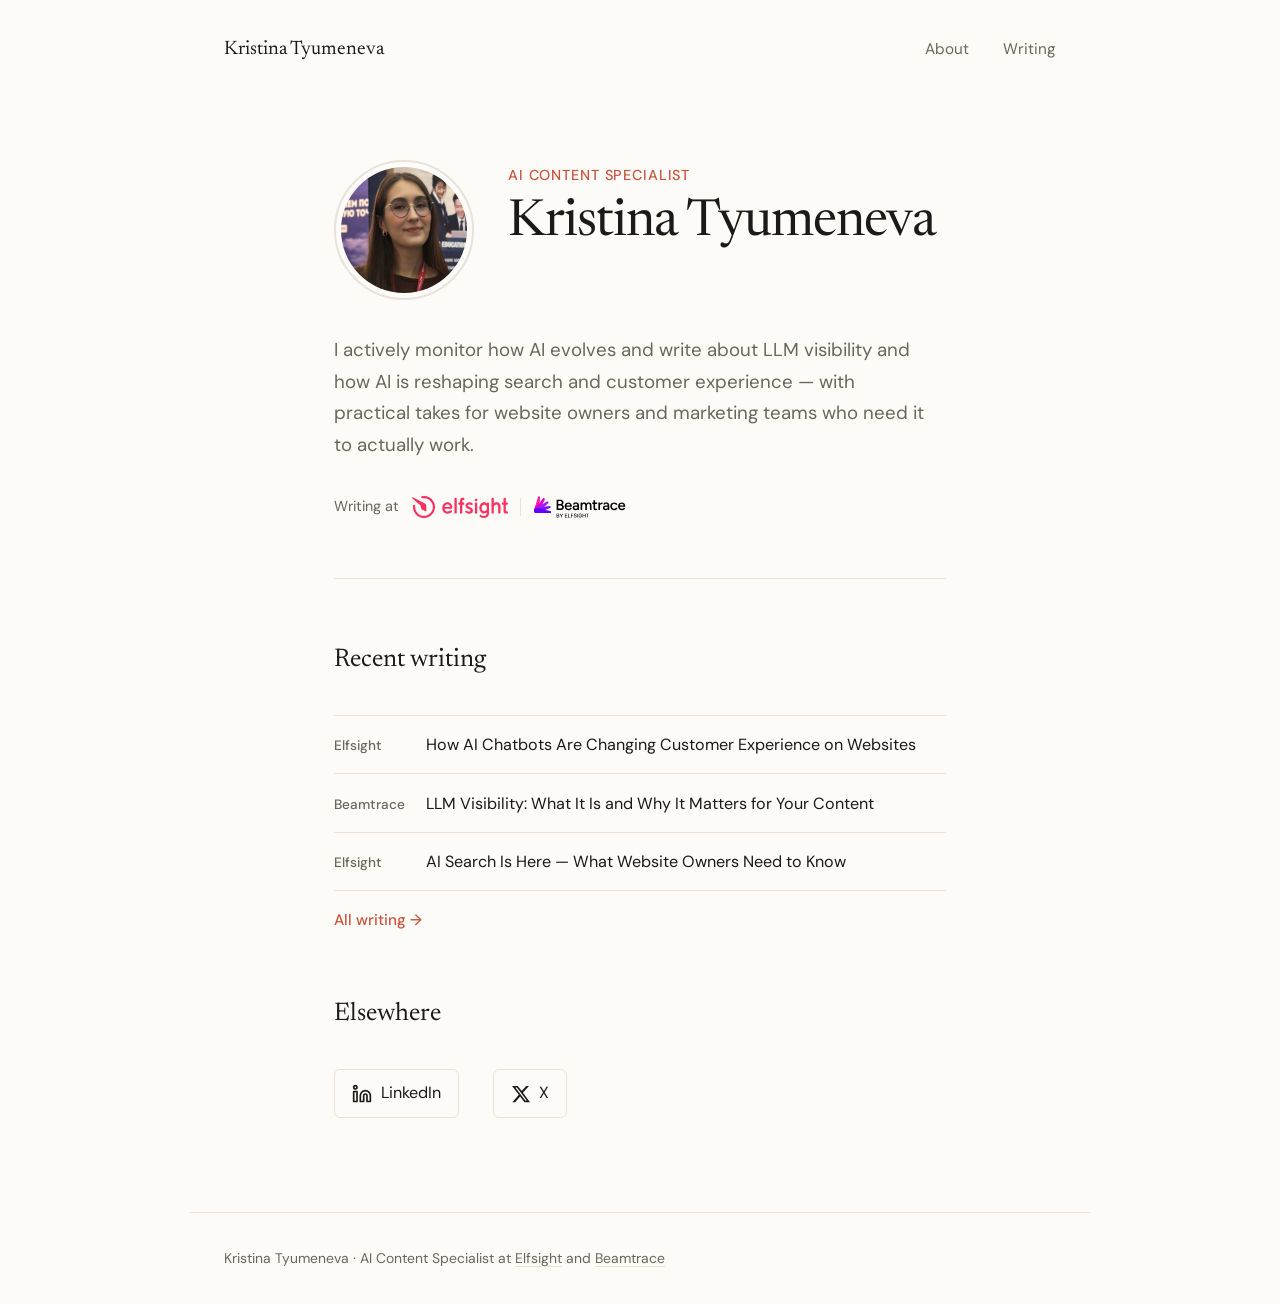
==== index.html @ 823a15dd "Refine bio copy: actively monitors how AI evolves Drop AI chatbots and evaluates framing. Replace wi" ====
<!DOCTYPE html>
<html lang="en">
<head>
    <meta charset="UTF-8">
    <meta name="viewport" content="width=device-width, initial-scale=1.0">
    <title>Kristina Tyumeneva — AI Content Specialist</title>
    <link rel="icon" type="image/svg+xml" href="/favicon.svg">
    <meta name="description" content="Kristina actively monitors how AI evolves and writes about LLM visibility and how AI is reshaping search and customer experience — with practical takes for website owners and marketing teams who need it to actually work.">
    <meta name="robots" content="index, follow">
    <link rel="canonical" href="https://kristinaty.me/">
    <script type="application/ld+json">
    {
        "@context": "https://schema.org",
        "@type": "Person",
        "name": "Kristina Tyumeneva",
        "jobTitle": "AI Content Specialist",
        "description": "Kristina covers AI topics at Elfsight and Beamtrace: she actively monitors how AI evolves and writes about LLM visibility and how AI is reshaping search and customer experience — with practical takes for website owners and marketing teams.",
        "image": "https://kristinaty.me/images/kristina.jpeg",
        "url": "https://kristinaty.me",
        "worksFor": [
            { "@type": "Organization", "name": "Elfsight", "url": "https://elfsight.com" },
            { "@type": "Organization", "name": "Beamtrace", "url": "https://beamtrace.com" }
        ],
        "sameAs": [
            "https://elfsight.com/author/kristina-tyumeneva/",
            "https://www.linkedin.com/in/kristina-tyumeneva/",
            "https://x.com/souly_kr"
        ],
        "knowsAbout": [
            "AI chatbots", "LLM visibility", "AI search",
            "AI in customer experience", "content strategy",
            "content evaluation", "AI writing tools"
        ],
        "alumniOf": {
            "@type": "EducationalOrganization",
            "name": "Voronezh State University"
        }
    }
    </script>
    <link rel="preconnect" href="https://fonts.googleapis.com">
    <link rel="preconnect" href="https://fonts.gstatic.com" crossorigin>
    <link href="https://fonts.googleapis.com/css2?family=Newsreader:ital,opsz,wght@0,6..72,400;0,6..72,500;1,6..72,400&family=DM+Sans:ital,wght@0,400;0,500;0,600;1,400&display=swap" rel="stylesheet">
    
    <link rel="stylesheet" href="/style.css">
</head>
<body>
    <nav class="nav">
        <a href="/" class="nav-name">Kristina Tyumeneva</a>
        <div class="nav-links"><a href="/about">About</a><a href="/writing">Writing</a></div>
    </nav>
    <main class="home">
        <section class="hero">
            <div class="hero-intro">
                <img class="hero-photo" src="/images/kristina.jpeg" alt="Kristina Tyumeneva">
                <div class="hero-text">
                    <p class="hero-label">AI Content Specialist</p>
                    <h1>Kristina Tyumeneva</h1>
                </div>
            </div>
            <p class="hero-description">I actively monitor how AI evolves and write about LLM visibility and how AI is reshaping search and customer experience — with practical takes for website owners and marketing teams who need it to actually work.</p>
            <div class="hero-writing-at">
                <span>Writing at</span>
                <a href="https://elfsight.com/author/kristina-tyumeneva/" class="hero-logo-link" title="Elfsight">
<svg xmlns="http://www.w3.org/2000/svg" viewBox="0 0 1592.464 365.265" fill="#F93262"><path d="M237.764,246.143c-0.003-1.346-0.016-9.428-0.016-27.336c0-23.786,0-54.312,0-54.312l-0.012,0.014 c0.001-0.132,0.012-0.261,0.012-0.393c0-18.384-11.389-34.55-28.616-43.923c0.001-0.001,0.009-0.01,0.009-0.01l-0.726-0.372 c-0.562-0.297-1.127-0.59-1.701-0.872L14.049,20.171l-0.003,0.005c-1.379-0.806-2.976-1.275-4.684-1.275 C4.192,18.901,0,23.129,0,28.348c0,2.68,1.111,5.095,2.887,6.815l-0.003,0.004c0,0,0.056,0.048,0.139,0.121 c0.173,0.161,0.35,0.318,0.535,0.466c7.521,6.554,77.542,67.56,120.903,104.9c22.033,18.978,24.213,34.969,24.213,48.724 c0,0.01,0.01,0.009,0.012,0.017c0.175,18.36,12.475,34.328,30.624,42.742l-0.059,0.068l44.759,22.512l0.002-0.001 c1.312,0.705,2.808,1.108,4.398,1.108c5.173,0,9.365-4.228,9.365-9.447C237.775,246.298,237.766,246.221,237.764,246.143z"/><path d="M192.926 365.188C92.273 361.673 13.245 276.929 16.76 176.277c.169-4.851.41-9.645.974-14.385.287-2.411 4.051-20.689 20.477-18.509C50.525 145.018 54.422 155.79 53.512 164c-.175 1.578-.532 5.752-.532 5.752-.226 2.572-.386 5.163-.478 7.773-2.827 80.944 60.728 149.095 141.671 151.922 80.941 2.827 149.094-60.726 151.921-141.669 2.827-80.947-60.728-149.098-141.668-151.925-9.17-.32-18.177.218-26.941 1.532l0 0c0 0-21.174 3.506-25.891-10.793-4.564-13.836 6.098-21.84 13.316-23.341 13.166-2.521 26.811-3.627 40.764-3.139 100.65 3.515 179.677 88.258 176.162 188.914C378.322 289.678 293.575 368.703 192.926 365.188L192.926 365.188zM661.996 206.309c-4.828 4.101-11.055 6.146-18.683 6.146h-102.01c.447 13.069 5.157 23.641 14.139 31.722 8.976 8.089 22.089 13.127 35.332 13.127 10.997 0 22.399-3.489 36.204-10.465 13.802-6.976 14.314-7.414 15.499-8.061 8.774-4.788 14.481-1.826 17.833 3.579 6.682 10.775 4.653 19.377.196 23.92-8.629 8.796-19.213 14.796-32.907 19.924-12.915 4.836-24.306 6.976-37.957 6.976-26.643 0-46.352-9.302-63.142-27.905-15.897-17.713-23.84-39.971-23.84-66.771 0-25.91 8.111-48.002 24.344-66.272 16.228-18.273 35.322-27.406 61.296-27.406 22.831 0 41.36 8.362 57.594 25.08 16.228 16.724 23.344 36.49 23.344 59.297C669.236 196.508 666.822 202.213 661.996 206.309L661.996 206.309zM619.678 152.326c-7.276-8.414-19.071-13.623-31.38-13.623-12.314 0-24.666 5.209-33.061 13.623-8.395 8.42-13.044 18.827-13.935 31.226h89.959C630.812 171.152 626.951 160.746 619.678 152.326L619.678 152.326zM723.827 291.849c-14.219 0-19.321-.177-19.321-18.535V50.285c0-18.355 5.102-19.535 19.321-19.535 14.213 0 19.323 1.067 19.323 19.202v223.362C743.15 291.672 738.04 291.849 723.827 291.849L723.827 291.849zM857.043 67.61c-.798 0-10.611.005-11.437.005-3.359 0-5.934 1.444-7.725 4.319-1.794 2.88-2.685 15.172-2.685 35.545 11.416 0 20.023-.443 23.831.662 8.059 2.439 10.088 8.971 10.088 17.608s-1.029 15.177-9.088 17.611c-3.809 1.111-13.416.662-24.832.662v129.587c0 17.939-4.415 18.24-18.739 18.24-13.656 0-19.236-.078-19.236-18.24V144.022h-11.378c-12.719 0-17.497-5.948-17.497-18.273 0-16.157 8.362-18.255 16.276-18.255 1.445 0 10.977-.015 12.599-.015 0-34.031 1.565-44.616 4.702-52.812 6.265-15.946 16.929-23.917 39.986-23.917 1.16 0 11.219 0 12.308 0 12.009 0 15.897 6.34 15.897 18.598C870.116 57.104 869.626 67.61 857.043 67.61zM974.543 144.335c-9.478-2.878-14.537-3.973-23.512-3.973-5.824 0-13.862 1.331-18.112 3.988-5.151 2.88-7.722 7.089-7.722 12.623 0 5.316 3.684 10.216 10.41 13.956 11.154 6.204 20.555 10.815 32.258 16.28 15.594 7.281 24.881 14.421 30.235 19.268 10.693 9.68 13.425 23.946 13.425 33.896 0 16.463-3.505 31.224-18.498 41.854-13.433 9.525-25.55 11.285-44.355 11.285-23.104 0-46.733-7.471-60.796-21.687-6.44-6.51-6.417-12.333-2.695-20.52 3.904-8.586 9.194-10.313 16.138-7.933 4.81 1.648 12.868 5.72 20.66 9.467 13.313 6.403 29.98 8.737 40.833 3.482 4.941-2.392 8.067-6.828 8.067-14.621 0-9.458-5.725-15.726-21.17-22.594-25.075-10.848-35.287-18.383-38.644-20.598-15.445-10.186-23.17-24.032-23.17-39.535 0-16.829 6.827-30.339 20.483-40.528 12.309-9.078 27.31-13.62 44.995-13.62 12.088 0 22.833 2.656 35.942 8.637 19.977 9.114 18.977 18.447 16.843 25.91-3.508 12.269-11.033 11.371-15.799 9.939C990.359 149.308 985.21 147.574 974.543 144.335zM1080.045 81.45c-4.138 4.186-9.186 6.276-15.143 6.276-5.964 0-11.062-2.091-15.29-6.276-4.231-4.184-6.345-9.227-6.345-15.127 0-5.893 2.114-10.889 6.345-14.982 4.228-4.089 9.326-6.135 15.29-6.135 5.768 0 10.766 2.095 14.999 6.279 4.228 4.186 6.345 9.132 6.345 14.838C1086.245 72.223 1084.178 77.266 1080.045 81.45L1080.045 81.45zM1063.77 107.479c14.213 0 19.321.954 19.321 18.863v147.313c0 18.132-5.108 18.194-19.321 18.194-14.219 0-19.324-.061-19.324-18.194V126.673C1044.446 108.549 1049.551 107.479 1063.77 107.479L1063.77 107.479zM1275.908 301.897c-4.029 21.23-12.882 37.268-28.548 48.107-14.555 10.173-32.735 15.26-56.741 15.26-22.494 0-39.111-5.176-54.776-15.519-9.853-6.604-15.212-12.106-13.775-20.123.923-5.15 3.361-10.277 5.87-13.215 3.852-4.511 10.688-3.834 13.593-2.625 2.35.978 7.52 3.39 17.147 8.169 13.43 6.739 23.637 8.106 36.621 8.106 30.667 0 47.004-20.171 47.004-56.515v-6.943c0 0-13.179 25.248-46.361 25.248-23.956 0-42.317-9.944-57.09-29.845-13.433-17.909-20.149-39.018-20.149-63.337 0-25.199 6.937-46.641 20.819-64.332 15.222-19.452 33.258-29.181 58.107-29.181 18.745 0 34.375 7.532 44.674 22.591 0-17.504 6.737-20.265 18.153-20.265 13.837 0 18.477 3.428 18.477 26.872v130.72C1278.932 278.785 1277.923 291.061 1275.908 301.897L1275.908 301.897zM1234.205 161.628c-7.637-12.176-19.328-18.27-35.057-18.27-13.483 0-25.047 6.201-32.684 18.601-6.747 10.856-10.118 23.256-10.118 37.207 0 14.4 3.26 26.8 9.776 37.207 7.64 12.182 19.427 18.27 33.362 18.27 14.155 0 25.284-5.531 33.373-16.608 7.188-9.743 10.787-21.811 10.787-36.212C1243.645 185.214 1240.497 171.817 1234.205 161.628L1234.205 161.628zM1450.754 291.849c-14.216 0-19.321-.056-19.321-18.177v-90.376c0-34.055-12.558-42.427-30.756-42.427-9.552 0-19.385 2.372-29.07 12.264-6.614 6.755-13.024 17.123-13.024 29.498v91.041c0 18.121-5.169 18.177-19.492 18.177-14.103 0-19.153-.056-19.153-19.663V47.761c0-16.842 5.05-17.011 19.153-17.011 14.323 0 19.492.161 19.492 18.477 0 46.764 0 74.347 0 76.378 10.137-12.613 29.197-20.615 50.016-20.615 21.04 0 33.383 7.193 45.025 19.573 10.966 12.157 16.454 29.735 16.454 50.736v98.356C1470.078 291.787 1464.967 291.849 1450.754 291.849L1450.754 291.849zM1582.59 143.36c-3.809 1.105-13.416.659-24.831.659 0 23.843-.006 99.001-.006 102.394 0 7.913 4.055 8.567 7.412 8.567.841 0 12.655.046 13.44.046 13.02 0 14.072 10.766 14.072 18.222 0 12.678-4.351 18.586-14.554 18.586-.542 0-16.093.015-16.652.015-23.057 0-41.688-11.995-41.688-44.823 0-10.861 0-74.163 0-103.007-8.684 0-11.092-.112-15.742-.112-7.511 0-13.136-4.167-13.136-18.158 0-10.425 2.053-18.27 15.497-18.27h13.381V48.657c0-18.162 4.827-18.24 18.483-18.24 14.323 0 19.492-.032 19.492 17.907v59.156c11.416 0 21.022-.451 24.831.659 8.059 2.436 10.088 8.973 10.088 17.611S1590.649 140.921 1582.59 143.36L1582.59 143.36z"/></svg>                </a>
                <div class="hero-logo-divider"></div>
                <a href="https://beamtrace.com" class="hero-logo-link" title="Beamtrace">
<svg width="150" height="36" viewBox="0 0 150 36" fill="none" xmlns="http://www.w3.org/2000/svg">
<path d="M3.48135 27.9232C1.00918 27.465 -0.513073 24.9564 0.221996 22.552L6.67063 1.45847C6.92303 0.632847 7.75483 0.128094 8.60371 0.285425C9.45259 0.442756 10.0482 1.21207 9.98801 2.07331L8.44907 24.0768C8.27365 26.585 5.95352 28.3814 3.48135 27.9232Z" fill="#FF1A9F"/>
<path d="M2.01928 27.3554C-0.11294 26.023 -0.609883 23.1311 0.955261 21.1634L14.686 3.90104C15.2234 3.22537 16.1823 3.06059 16.9145 3.51809C17.6466 3.97559 17.9189 4.90969 17.5472 5.68892L8.05104 25.5973C6.96858 27.8667 4.1515 28.6878 2.01928 27.3554Z" fill="#D700CC"/>
<path d="M0.867154 26.2913C-0.628391 24.2702 -0.0308664 21.3973 2.14654 20.1402L21.2485 9.11129C21.9962 8.67961 22.9488 8.87774 23.4623 9.57174C23.9759 10.2657 23.8868 11.2346 23.2554 11.8234L7.12353 26.8662C5.28469 28.5809 2.3627 28.3124 0.867154 26.2913Z" fill="#AD1BFC"/>
<path d="M0.185353 24.8791C-0.465388 22.4505 1.14345 19.9966 3.6301 19.6249L25.445 16.3643C26.2989 16.2367 27.1126 16.7702 27.336 17.6041C27.5595 18.438 27.1215 19.3068 26.3183 19.6232L5.79569 27.707C3.45635 28.6284 0.836094 27.3077 0.185353 24.8791Z" fill="#8115FD"/>
<path d="M0.0684948 23.3152C0.353118 20.8171 2.74938 19.1235 5.19921 19.6891L26.6912 24.6506C27.5324 24.8448 28.094 25.6394 27.9962 26.4971C27.8985 27.3549 27.1726 28.0028 26.3093 28.0028L4.25202 28.0025C1.73775 28.0025 -0.216129 25.8133 0.0684948 23.3152Z" fill="#6200FF"/>
<path fill-rule="evenodd" clip-rule="evenodd" d="M56.3145 10.441C57.4422 10.441 58.4383 10.7276 59.2961 11.305C60.1519 11.865 60.8147 12.6696 61.2871 13.711L61.3762 13.9063C61.8067 14.8927 62.0195 16.0386 62.0195 17.3396C62.0194 17.4316 61.9448 17.5063 61.8528 17.5063H52.829C52.8846 18.1069 53.0377 18.6368 53.2863 19.0986C53.6069 19.6939 54.0393 20.1481 54.5838 20.4659C55.1286 20.7679 55.7517 20.9208 56.4577 20.9209C57.2272 20.9209 57.852 20.7441 58.3429 20.4022C58.863 20.035 59.2671 19.5775 59.557 19.0284L59.5749 19.0012C59.622 18.943 59.7039 18.9223 59.7743 18.9549L61.7319 19.8621C61.773 19.8812 61.8045 19.9162 61.8193 19.9591C61.834 20.0019 61.8307 20.0489 61.81 20.0893C61.483 20.7269 61.0575 21.2915 60.5343 21.782L60.5325 21.7838C60.0059 22.261 59.3819 22.6298 58.6631 22.8912L58.6628 22.8909C57.9573 23.1533 57.1657 23.2832 56.2905 23.2832C55.1028 23.2831 54.0465 23.0145 53.1266 22.4725L53.1248 22.4713C52.2077 21.9145 51.487 21.1525 50.964 20.1883C50.4397 19.2216 50.1798 18.1111 50.1798 16.8621C50.1799 15.6131 50.4397 14.5029 50.964 13.5361C51.487 12.5718 52.208 11.8174 53.1257 11.2764C54.0612 10.7184 55.1258 10.4411 56.3145 10.441ZM56.2668 12.732C55.7212 12.732 55.1896 12.8604 54.6703 13.12L54.6685 13.1209C54.17 13.3626 53.7541 13.7173 53.4198 14.1878C53.1912 14.5257 53.0444 14.9228 52.9822 15.3826H59.2445C59.195 14.97 59.0852 14.606 58.9167 14.2885L58.8667 14.1985C58.5945 13.7147 58.2348 13.3566 57.7877 13.1181C57.7865 13.1175 57.7852 13.1167 57.784 13.116C57.3335 12.8607 56.829 12.732 56.2668 12.732Z" fill="black"/>
<path fill-rule="evenodd" clip-rule="evenodd" d="M68.5089 10.441C69.6601 10.4411 70.6306 10.668 71.411 11.1329C72.19 11.597 72.7692 12.2686 73.1484 13.1409C73.5432 14.0128 73.7285 15.0812 73.7124 16.339L73.6887 22.8307C73.6883 22.9225 73.6137 22.9967 73.522 22.9967H71.4212C71.3322 22.9967 71.2589 22.9266 71.2548 22.8377L71.2066 21.7936C71.2036 21.7978 71.2006 21.802 71.1976 21.8062C70.4749 22.7977 69.3686 23.2831 67.9121 23.2832C66.4724 23.2832 65.3246 22.9598 64.4896 22.2918C64.4887 22.2911 64.4877 22.2903 64.4868 22.2895C63.6641 21.6011 63.2575 20.6522 63.2575 19.4641C63.2575 18.1983 63.6791 17.2144 64.5387 16.5401C65.4052 15.857 66.5922 15.5258 68.0792 15.5258H71.0974C71.0474 15.1252 70.9674 14.7697 70.8581 14.4587C70.8577 14.4574 70.8572 14.456 70.8567 14.4547C70.6743 13.8922 70.3899 13.4788 70.01 13.2011L70.0075 13.1993C69.647 12.9253 69.1531 12.7796 68.5089 12.7796C67.9113 12.7796 67.3989 12.9021 66.9661 13.1409L66.9659 13.1407C66.5525 13.3775 66.1991 13.7507 65.909 14.2699C65.8686 14.342 65.7814 14.3737 65.7041 14.3443L63.6989 13.5803C63.6544 13.5633 63.6193 13.528 63.6025 13.4834C63.5857 13.4387 63.5888 13.3889 63.6111 13.3467C63.9056 12.7904 64.2743 12.2986 64.717 11.8722C65.1631 11.4268 65.6987 11.0814 66.3214 10.8353C66.9504 10.5708 67.6809 10.441 68.5089 10.441ZM68.6997 17.6495C67.6091 17.6495 66.8863 17.8255 66.4872 18.1392C66.4862 18.1399 66.4851 18.1405 66.4841 18.1412C66.0845 18.441 65.8825 18.859 65.8825 19.4164C65.8825 19.9246 66.0677 20.3112 66.4358 20.5954C66.8276 20.8697 67.3774 21.0164 68.1029 21.0164C68.7316 21.0164 69.2667 20.886 69.7145 20.6326C70.1638 20.3624 70.5164 19.9881 70.7728 19.5055C71.029 19.0233 71.159 18.4697 71.159 17.8409V17.6495H68.6997Z" fill="black"/>
<path d="M99.7576 7.0035C99.8496 7.00354 99.9243 7.07818 99.9243 7.17019V10.7275H103.147C103.239 10.7275 103.314 10.8021 103.314 10.8942V12.8517C103.314 12.9437 103.239 13.0184 103.147 13.0184H99.9243V19.2256C99.9244 19.7864 100.06 20.1935 100.308 20.4712C100.571 20.7318 100.952 20.8732 101.476 20.8732C101.614 20.8732 101.771 20.8457 101.949 20.7862C102.118 20.73 102.333 20.6129 102.598 20.4261C102.638 20.3979 102.688 20.3888 102.735 20.401C102.783 20.4132 102.822 20.4454 102.844 20.4894L103.703 22.256C103.74 22.3315 103.715 22.4224 103.644 22.4683C103.221 22.7449 102.811 22.951 102.412 23.0837L102.412 23.0834C102.029 23.2163 101.638 23.2832 101.238 23.2832C100.017 23.2832 99.0479 22.9735 98.3553 22.3316L98.3537 22.3302C97.6596 21.67 97.3231 20.738 97.323 19.5596V13.0184H95.4606C95.3686 13.0184 95.2939 12.9437 95.2939 12.8517V10.8942C95.2939 10.8022 95.3686 10.7275 95.4606 10.7275H97.323V7.17019C97.323 7.07816 97.3977 7.00351 97.4897 7.0035H99.7576Z" fill="black"/>
<path fill-rule="evenodd" clip-rule="evenodd" d="M118.053 10.441C119.205 10.441 120.175 10.668 120.956 11.1329C121.735 11.5974 122.315 12.2698 122.694 13.1432C123.088 14.0148 123.273 15.0823 123.257 16.339L123.233 22.8307C123.233 22.9225 123.158 22.9967 123.067 22.9967H120.966C120.877 22.9967 120.803 22.9266 120.799 22.8377L120.751 21.7936C120.748 21.7978 120.745 21.802 120.742 21.8062L120.742 21.8064C120.02 22.7979 118.913 23.2832 117.457 23.2832C116.017 23.2831 114.869 22.9597 114.034 22.2918C114.033 22.2911 114.033 22.2903 114.032 22.2895C113.209 21.6011 112.802 20.6522 112.802 19.4641C112.802 18.1985 113.224 17.2146 114.083 16.5403L114.165 16.4773C115.024 15.8368 116.183 15.5258 117.624 15.5258H120.642C120.592 15.1252 120.512 14.7697 120.403 14.4587C120.402 14.4574 120.402 14.456 120.402 14.4547C120.219 13.8922 119.935 13.4788 119.555 13.2011L119.552 13.1993C119.192 12.9253 118.698 12.7796 118.053 12.7796C117.456 12.7796 116.943 12.9021 116.511 13.1409C116.097 13.3777 115.744 13.7507 115.454 14.2699C115.413 14.342 115.326 14.3737 115.249 14.3443L113.244 13.5803C113.199 13.5633 113.164 13.528 113.147 13.4834C113.13 13.4387 113.133 13.3889 113.156 13.3467C113.45 12.7904 113.819 12.2986 114.262 11.8722C114.708 11.4267 115.243 11.0814 115.866 10.8353C116.495 10.5709 117.226 10.4411 118.053 10.441ZM118.245 17.6495C117.154 17.6495 116.431 17.8255 116.032 18.1392C116.031 18.1399 116.03 18.1405 116.029 18.1412C115.629 18.441 115.427 18.8589 115.427 19.4164C115.427 19.9241 115.612 20.3103 115.979 20.5944C116.371 20.8693 116.921 21.0164 117.648 21.0164C118.276 21.0164 118.811 20.8862 119.259 20.6328C119.708 20.3626 120.061 19.9881 120.317 19.5055C120.558 19.0535 120.687 18.5387 120.702 17.958L120.704 17.8409V17.6495H118.245Z" fill="black"/>
<path d="M131.102 10.441C132.291 10.441 133.362 10.7181 134.313 11.275C135.282 11.8336 136.006 12.6319 136.482 13.6652C136.501 13.7062 136.502 13.7533 136.486 13.7954C136.469 13.8375 136.436 13.8711 136.395 13.8886L134.342 14.7481C134.261 14.7816 134.169 14.7478 134.129 14.6704C133.841 14.11 133.426 13.6719 132.88 13.3536L132.879 13.3527C132.351 13.036 131.737 12.8752 131.031 12.8752C130.343 12.8752 129.738 13.0429 129.21 13.3748C128.681 13.7074 128.263 14.1767 127.957 14.7883L127.956 14.7897C127.652 15.3833 127.497 16.0726 127.497 16.8621C127.497 17.6516 127.652 18.341 127.956 18.9345C128.261 19.5286 128.686 19.999 129.232 20.3485C129.777 20.6815 130.391 20.8492 131.078 20.8492C131.737 20.8492 132.324 20.6953 132.844 20.3896L132.946 20.3264C133.491 19.9623 133.9 19.478 134.173 18.8706C134.21 18.789 134.305 18.7509 134.387 18.7843L136.464 19.6199C136.506 19.6367 136.539 19.6699 136.556 19.7117C136.573 19.7534 136.573 19.8004 136.554 19.8417C136.08 20.921 135.358 21.7665 134.391 22.3737C133.439 22.9808 132.357 23.2832 131.15 23.2832C129.931 23.2831 128.844 23.0148 127.893 22.4736L127.891 22.4727C126.942 21.9165 126.197 21.1548 125.657 20.1901L125.656 20.1883C125.132 19.2216 124.872 18.1111 124.872 16.8621C124.872 15.6131 125.132 14.5029 125.656 13.5361L125.657 13.5343C126.197 12.5699 126.934 11.8158 127.868 11.2752C128.819 10.7179 129.899 10.4411 131.102 10.441Z" fill="black"/>
<path fill-rule="evenodd" clip-rule="evenodd" d="M143.707 10.441C144.834 10.4411 145.829 10.7273 146.686 11.3038L146.766 11.357C147.584 11.9145 148.221 12.7016 148.679 13.711C149.169 14.7406 149.411 15.9518 149.411 17.3396C149.411 17.4316 149.337 17.5063 149.245 17.5063H140.221C140.277 18.1069 140.43 18.6368 140.678 19.0986C140.999 19.6939 141.431 20.1481 141.976 20.4659C142.521 20.7679 143.144 20.9209 143.85 20.9209C144.62 20.9208 145.245 20.7439 145.736 20.4017C146.256 20.0347 146.659 19.5773 146.949 19.0284L146.967 19.0012C147.014 18.9429 147.096 18.9223 147.167 18.9549L149.124 19.8621C149.165 19.8812 149.197 19.9162 149.212 19.9591C149.226 20.0019 149.223 20.0489 149.202 20.0893C148.875 20.7269 148.45 21.2915 147.927 21.782L147.924 21.7838C147.398 22.261 146.774 22.6298 146.055 22.8912L146.055 22.8909C145.349 23.1533 144.558 23.2832 143.683 23.2832C142.495 23.2832 141.439 23.0145 140.519 22.4725L140.517 22.4713C139.6 21.9145 138.879 21.1525 138.356 20.1883C137.832 19.2216 137.572 18.1111 137.572 16.8621C137.572 15.6131 137.832 14.5029 138.356 13.5361C138.879 12.5718 139.6 11.8172 140.518 11.2761C141.453 10.7182 142.518 10.441 143.707 10.441ZM143.659 12.732C143.113 12.732 142.582 12.8604 142.062 13.12L142.06 13.1209C141.562 13.3626 141.146 13.7173 140.812 14.1878C140.583 14.5257 140.437 14.9228 140.374 15.3826H146.637C146.587 14.97 146.477 14.606 146.309 14.2885L146.259 14.1985C145.987 13.7147 145.627 13.3566 145.18 13.1181C145.179 13.1175 145.177 13.1167 145.176 13.116C144.725 12.8608 144.221 12.732 143.659 12.732Z" fill="black"/>
<path fill-rule="evenodd" clip-rule="evenodd" d="M42.5803 5.95312C43.7419 5.95312 44.744 6.13053 45.5815 6.49156L45.7396 6.56131C46.5178 6.9206 47.128 7.43431 47.5644 8.1034C48.0481 8.82065 48.2853 9.69846 48.2853 10.727C48.2853 11.5187 48.0953 12.2335 47.7122 12.8664L47.712 12.8661C47.3939 13.4007 46.9635 13.8521 46.4233 14.2204C47.1476 14.6134 47.714 15.1207 48.1156 15.7455C48.5811 16.4447 48.8105 17.2729 48.8105 18.2228C48.8105 19.2194 48.5813 20.0868 48.1163 20.8179C47.6679 21.5319 47.0294 22.0781 46.2069 22.4564L46.2043 22.4576C45.3824 22.8192 44.4035 22.9967 43.2727 22.9967H37.2092C37.1172 22.9967 37.0425 22.922 37.0425 22.83V6.11982C37.0425 6.02778 37.1171 5.95312 37.2092 5.95312H42.5803ZM39.6914 20.5389H43.1294C44.0917 20.5389 44.8119 20.3139 45.313 19.8865C45.8294 19.4437 46.0899 18.8551 46.0899 18.1036C46.0899 17.2577 45.7909 16.6258 45.2018 16.1839C45.2006 16.183 45.1993 16.1819 45.1981 16.1809C44.6172 15.7192 43.7838 15.4772 42.6759 15.4772H39.6914V20.5389ZM39.6914 13.1386H42.9623C43.7913 13.1386 44.4228 12.9167 44.8775 12.4914L44.8794 12.4895C45.3474 12.0653 45.5887 11.4771 45.5887 10.7033C45.5887 9.90186 45.319 9.30974 44.7936 8.90106L44.7913 8.89943C44.2579 8.46983 43.4963 8.24405 42.4848 8.24405H39.6914V13.1386Z" fill="black"/>
<path d="M89.6735 10.441C91.0661 10.441 92.1737 10.9018 92.9741 11.835L93.0481 11.9227C93.7995 12.8423 94.1524 14.2127 94.137 16.0028L94.1373 22.83C94.1372 22.922 94.0626 22.9967 93.9706 22.9967H91.7266C91.6346 22.9967 91.56 22.922 91.5599 22.83V16.7189C91.5599 15.6444 91.4408 14.8516 91.2154 14.3257C91.2147 14.324 91.2137 14.3223 91.2131 14.3206C90.9987 13.7693 90.7162 13.4081 90.3775 13.2104C90.0242 13.0044 89.6082 12.891 89.1246 12.8752L89.0463 12.8761C88.2435 12.8954 87.6285 13.2142 87.1829 13.8323C86.7333 14.478 86.4982 15.4017 86.4982 16.6233V22.83C86.4982 22.922 86.4235 22.9967 86.3315 22.9967H84.0636C83.9716 22.9967 83.897 22.922 83.8969 22.83V16.7189C83.8969 15.6437 83.7856 14.8493 83.5747 14.322L83.5742 14.3206C83.3606 13.7711 83.071 13.4101 82.7171 13.2118L82.7145 13.2104C82.3612 13.0043 81.9452 12.8908 81.4616 12.875C80.6214 12.875 79.9812 13.1934 79.5213 13.83L79.5215 13.8302C79.071 14.476 78.8352 15.4004 78.8352 16.6233V22.83C78.8352 22.922 78.7606 22.9967 78.6685 22.9967H76.4009C76.3088 22.9967 76.2342 22.922 76.2342 22.83V10.8942C76.2342 10.8021 76.3088 10.7275 76.4009 10.7275H78.5253C78.6136 10.7275 78.6867 10.7965 78.6918 10.8846L78.7585 12.0382C79.1001 11.5834 79.5034 11.2245 79.9693 10.9651L80.083 10.9014C80.6573 10.5932 81.3092 10.4411 82.0345 10.441C83.0147 10.441 83.8592 10.67 84.5593 11.136C85.1643 11.5249 85.6223 12.091 85.9375 12.8243C86.2826 12.1196 86.7387 11.564 87.3091 11.1643C87.9771 10.6804 88.7678 10.4411 89.6735 10.441Z" fill="black"/>
<path d="M112.047 10.6798C112.139 10.6799 112.213 10.7545 112.213 10.8465V12.9949C112.213 13.0869 112.139 13.1616 112.047 13.1616C111.348 13.1616 110.682 13.2702 110.048 13.4869L110.045 13.4876C109.437 13.6851 108.939 14.0177 108.546 14.4859L108.546 14.4861C108.18 14.9249 107.988 15.5354 107.988 16.3369V22.83C107.988 22.922 107.913 22.9967 107.821 22.9967H105.553C105.461 22.9967 105.387 22.922 105.387 22.83V10.8942C105.387 10.8022 105.461 10.7275 105.553 10.7275H107.821C107.913 10.7275 107.988 10.8021 107.988 10.8942V12.5311C108.417 12.0078 108.924 11.5946 109.512 11.2947C110.315 10.8852 111.16 10.6798 112.047 10.6798Z" fill="black"/>
<path d="M85.4785 29.6458V28.8467H90.2405V29.6458H88.3207V34.9997H87.3953V29.6458H85.4785Z" fill="black"/>
<path d="M79.5029 34.9997V28.8467H80.4313V31.5206H83.4988V28.8467H84.4301V34.9997H83.4988V32.3168H80.4313V34.9997H79.5029Z" fill="black"/>
<path d="M77.3301 30.7907C77.2721 30.6084 77.1939 30.4452 77.0958 30.3009C76.9997 30.1547 76.8845 30.0305 76.7503 29.9284C76.6161 29.8242 76.4629 29.7451 76.2906 29.6911C76.1204 29.637 75.9331 29.6099 75.7288 29.6099C75.3823 29.6099 75.0698 29.6991 74.7914 29.8773C74.513 30.0556 74.2927 30.317 74.1305 30.6615C73.9702 31.004 73.8901 31.4236 73.8901 31.9203C73.8901 32.419 73.9712 32.8407 74.1335 33.1852C74.2957 33.5297 74.518 33.791 74.8004 33.9693C75.0829 34.1476 75.4043 34.2367 75.7649 34.2367C76.0994 34.2367 76.3908 34.1686 76.6391 34.0324C76.8895 33.8962 77.0828 33.7039 77.219 33.4556C77.3572 33.2052 77.4263 32.9108 77.4263 32.5723L77.6666 32.6173H75.9061V31.8512H78.3246V32.5512C78.3246 33.068 78.2144 33.5166 77.9941 33.8972C77.7758 34.2758 77.4734 34.5682 77.0868 34.7745C76.7022 34.9808 76.2616 35.0839 75.7649 35.0839C75.208 35.0839 74.7193 34.9557 74.2987 34.6994C73.8801 34.443 73.5536 34.0795 73.3193 33.6088C73.0849 33.1361 72.9678 32.5753 72.9678 31.9263C72.9678 31.4356 73.0359 30.995 73.1721 30.6044C73.3083 30.2138 73.4996 29.8823 73.7459 29.6099C73.9943 29.3355 74.2857 29.1262 74.6202 28.982C74.9567 28.8358 75.3242 28.7627 75.7228 28.7627C76.0553 28.7627 76.3647 28.8118 76.6512 28.9099C76.9396 29.0081 77.196 29.1473 77.4203 29.3275C77.6466 29.5078 77.8339 29.7221 77.9821 29.9705C78.1303 30.2168 78.2305 30.4902 78.2825 30.7907H77.3301Z" fill="black"/>
<path d="M71.8141 28.8467V34.9997H70.8857V28.8467H71.8141Z" fill="black"/>
<path d="M68.797 30.4632C68.765 30.1788 68.6328 29.9584 68.4004 29.8022C68.1681 29.644 67.8757 29.5649 67.5232 29.5649C67.2708 29.5649 67.0525 29.6049 66.8682 29.685C66.6839 29.7632 66.5407 29.8713 66.4386 30.0095C66.3384 30.1457 66.2883 30.3009 66.2883 30.4752C66.2883 30.6214 66.3224 30.7476 66.3905 30.8538C66.4606 30.9599 66.5517 31.049 66.6639 31.1211C66.7781 31.1912 66.9002 31.2503 67.0304 31.2984C67.1606 31.3445 67.2858 31.3825 67.406 31.4126L68.0069 31.5688C68.2031 31.6169 68.4044 31.682 68.6107 31.7641C68.817 31.8462 69.0083 31.9544 69.1846 32.0886C69.3608 32.2228 69.503 32.389 69.6112 32.5873C69.7214 32.7856 69.7764 33.0229 69.7764 33.2993C69.7764 33.6478 69.6863 33.9573 69.5061 34.2277C69.3278 34.4981 69.0684 34.7114 68.7279 34.8676C68.3894 35.0238 67.9798 35.102 67.4991 35.102C67.0384 35.102 66.6399 35.0289 66.3034 34.8826C65.9669 34.7364 65.7035 34.5291 65.5132 34.2607C65.3229 33.9903 65.2178 33.6699 65.1978 33.2993H66.1291C66.1471 33.5217 66.2192 33.7069 66.3454 33.8551C66.4736 34.0014 66.6369 34.1105 66.8351 34.1826C67.0354 34.2527 67.2548 34.2878 67.4931 34.2878C67.7555 34.2878 67.9888 34.2467 68.1931 34.1646C68.3994 34.0805 68.5617 33.9643 68.6798 33.8161C68.798 33.6659 68.8571 33.4906 68.8571 33.2903C68.8571 33.108 68.805 32.9588 68.7009 32.8427C68.5987 32.7265 68.4595 32.6303 68.2833 32.5542C68.109 32.4781 67.9117 32.411 67.6914 32.3529L66.9643 32.1547C66.4716 32.0205 66.081 31.8232 65.7926 31.5628C65.5062 31.3024 65.363 30.9579 65.363 30.5293C65.363 30.1748 65.4591 29.8653 65.6514 29.6009C65.8437 29.3365 66.1041 29.1312 66.4326 28.985C66.761 28.8368 67.1316 28.7627 67.5442 28.7627C67.9608 28.7627 68.3283 28.8358 68.6468 28.982C68.9673 29.1282 69.2196 29.3295 69.4039 29.5859C69.5882 29.8403 69.6843 30.1327 69.6923 30.4632H68.797Z" fill="black"/>
<path d="M60.4839 34.9997V28.8467H64.2995V29.6458H61.4122V31.5206H64.0261V32.3168H61.4122V34.9997H60.4839Z" fill="black"/>
<path d="M55.708 34.9997V28.8467H56.6364V34.2005H59.4244V34.9997H55.708Z" fill="black"/>
<path d="M50.6104 34.9997V28.8467H54.468V29.6458H51.5387V31.5206H54.2667V32.3168H51.5387V34.2005H54.504V34.9997H50.6104Z" fill="black"/>
<path d="M42.105 28.8467H43.1595L44.7669 31.6438H44.833L46.4403 28.8467H47.4949L45.2626 32.5841V34.9997H44.3372V32.5841L42.105 28.8467Z" fill="black"/>
<path d="M37.0439 34.9997V28.8467H39.2972C39.7339 28.8467 40.0954 28.9188 40.3818 29.063C40.6682 29.2052 40.8826 29.3985 41.0248 29.6428C41.167 29.8852 41.2381 30.1586 41.2381 30.463C41.2381 30.7194 41.191 30.9357 41.0969 31.112C41.0027 31.2862 40.8765 31.4265 40.7183 31.5326C40.5621 31.6368 40.3898 31.7129 40.2016 31.7609V31.821C40.4059 31.831 40.6052 31.8971 40.7994 32.0193C40.9957 32.1395 41.158 32.3107 41.2861 32.5331C41.4143 32.7554 41.4784 33.0258 41.4784 33.3443C41.4784 33.6587 41.4043 33.9411 41.2561 34.1915C41.1099 34.4399 40.8836 34.6371 40.5771 34.7834C40.2707 34.9276 39.8791 34.9997 39.4024 34.9997H37.0439ZM37.9723 34.2035H39.3123C39.7569 34.2035 40.0754 34.1174 40.2677 33.9451C40.4599 33.7729 40.5561 33.5576 40.5561 33.2992C40.5561 33.1049 40.507 32.9266 40.4089 32.7644C40.3107 32.6022 40.1705 32.473 39.9882 32.3768C39.808 32.2807 39.5937 32.2326 39.3453 32.2326H37.9723V34.2035ZM37.9723 31.5086H39.2161C39.4244 31.5086 39.6117 31.4685 39.7779 31.3884C39.9462 31.3083 40.0794 31.1961 40.1775 31.0519C40.2777 30.9057 40.3277 30.7334 40.3277 30.5351C40.3277 30.2808 40.2386 30.0675 40.0604 29.8952C39.8821 29.723 39.6087 29.6368 39.2402 29.6368H37.9723V31.5086Z" fill="black"/>
</svg>
                </a>
            </div>
        </section>
        <section class="home-section">
            <h2>Recent writing</h2>
            <div class="article-preview">
                <!-- HOME-ARTICLES:START -->
                <a href="/writing" class="article-preview-link"><span class="article-preview-pub elfsight">Elfsight</span><span class="article-preview-title">How AI Chatbots Are Changing Customer Experience on Websites</span><span class="article-preview-arrow">&rarr;</span></a>
                <a href="/writing" class="article-preview-link"><span class="article-preview-pub beamtrace">Beamtrace</span><span class="article-preview-title">LLM Visibility: What It Is and Why It Matters for Your Content</span><span class="article-preview-arrow">&rarr;</span></a>
                <a href="/writing" class="article-preview-link"><span class="article-preview-pub elfsight">Elfsight</span><span class="article-preview-title">AI Search Is Here — What Website Owners Need to Know</span><span class="article-preview-arrow">&rarr;</span></a>
                <!-- HOME-ARTICLES:END -->
            </div>
            <a href="/writing" class="section-link">All writing &rarr;</a>
        </section>
        <section class="home-section">
            <h2>Elsewhere</h2>
            <div class="social-links">
                <a href="https://www.linkedin.com/in/kristina-tyumeneva/" class="social-link"><svg width="20" height="20" viewBox="0 0 24 24" fill="none" stroke="currentColor" stroke-width="2" stroke-linecap="round" stroke-linejoin="round"><path d="M16 8a6 6 0 0 1 6 6v7h-4v-7a2 2 0 0 0-2-2 2 2 0 0 0-2 2v7h-4v-7a6 6 0 0 1 6-6z"/><rect x="2" y="9" width="4" height="12"/><circle cx="4" cy="4" r="2"/></svg>LinkedIn</a>
                <a href="https://x.com/souly_kr" class="social-link"><svg width="20" height="20" viewBox="0 0 24 24" fill="currentColor"><path d="M18.244 2.25h3.308l-7.227 8.26 8.502 11.24H16.17l-5.214-6.817L4.99 21.75H1.68l7.73-8.835L1.254 2.25H8.08l4.713 6.231zm-1.161 17.52h1.833L7.084 4.126H5.117z"/></svg>X</a>
            </div>
        </section>
    </main>
    <footer class="footer"><p>Kristina Tyumeneva &middot; AI Content Specialist at <a href="https://elfsight.com">Elfsight</a> and <a href="https://beamtrace.com">Beamtrace</a></p></footer>
</body>
</html>
---- style.css ----
:root {
            --color-bg: #FDFBF7; --color-text: #1A1A1A; --color-text-secondary: #6B6560;
            --color-accent: #C8553D; --color-border: #E8E2DA; --color-surface: #F5F0E8;
            --font-display: 'Newsreader', Georgia, serif; --font-body: 'DM Sans', -apple-system, sans-serif;
            --max-width: 680px; --space-sm: 1rem; --space-md: 2rem; --space-lg: 3.5rem; --space-xl: 6rem;
        }
        *, *::before, *::after { margin: 0; padding: 0; box-sizing: border-box; }
        html { font-size: 17px; -webkit-font-smoothing: antialiased; }
        body { font-family: var(--font-body); color: var(--color-text); background: var(--color-bg); line-height: 1.65; min-height: 100vh; display: flex; flex-direction: column; }
        a { color: var(--color-text); text-decoration-color: var(--color-border); text-underline-offset: 3px; transition: text-decoration-color 0.2s; }
        a:hover { text-decoration-color: var(--color-accent); }
        .nav { display: flex; justify-content: space-between; align-items: baseline; padding: var(--space-md); max-width: 900px; width: 100%; margin: 0 auto; }
        .nav-name { font-family: var(--font-display); font-size: 1.15rem; text-decoration: none; color: var(--color-text); }
        .nav-links { display: flex; gap: var(--space-md); }
        .nav-links a { font-size: 0.9rem; color: var(--color-text-secondary); text-decoration: none; transition: color 0.2s; }
        .nav-links a:hover { color: var(--color-text); }
        .home { max-width: var(--max-width); width: 100%; margin: 0 auto; padding: var(--space-lg) var(--space-md) var(--space-md); flex: 1; }
        .hero { padding-bottom: var(--space-lg); border-bottom: 1px solid var(--color-border); margin-bottom: var(--space-lg); }
        .hero-intro { display: flex; align-items: flex-start; gap: 2rem; margin-bottom: var(--space-md); }
        .hero-photo { width: 140px; height: 140px; border-radius: 50%; object-fit: cover; object-position: center top; border: 2px solid var(--color-border); padding: 5px; background: var(--color-bg); flex-shrink: 0; }
        .hero-text { flex: 1; padding-top: 0.25rem; }
        .hero-label { font-size: 0.85rem; color: var(--color-accent); letter-spacing: 0.06em; text-transform: uppercase; font-weight: 500; margin-bottom: 0.5rem; }
        .hero h1 { font-family: var(--font-display); font-size: 3rem; font-weight: 400; line-height: 1.1; letter-spacing: -0.02em; }
        .hero-description { font-size: 1.1rem; line-height: 1.7; color: var(--color-text-secondary); max-width: 600px; margin-bottom: var(--space-md); }
        .hero-writing-at { display: flex; align-items: center; gap: 0.75rem; font-size: 0.85rem; color: var(--color-text-secondary); }
        .hero-writing-at span { flex-shrink: 0; }
        .hero-logo-link { display: inline-flex; align-items: center; text-decoration: none; transition: opacity 0.2s; }
        .hero-logo-link:hover { opacity: 0.5; }
        .hero-logo-link svg { height: 22px; width: auto; }
        .hero-logo-divider { width: 1px; height: 18px; background: var(--color-border); }
        .home-section { margin-bottom: var(--space-lg); }
        .home-section h2 { font-family: var(--font-display); font-size: 1.5rem; font-weight: 400; margin-bottom: var(--space-md); }
        .article-preview { display: flex; flex-direction: column; }
        .article-preview-link { display: flex; align-items: baseline; gap: var(--space-sm); padding: 0.85rem 0; border-bottom: 1px solid var(--color-border); text-decoration: none; transition: background 0.15s; }
        .article-preview-link:first-child { border-top: 1px solid var(--color-border); }
        .article-preview-link:hover .article-preview-title { text-decoration: underline; text-decoration-color: var(--color-accent); text-underline-offset: 3px; }
        .article-preview-pub { font-size: 0.8rem; font-weight: 500; flex-shrink: 0; min-width: 75px; color: var(--color-text-secondary); }
        .article-preview-title { font-size: 0.95rem; color: var(--color-text); flex: 1; }
        .article-preview-arrow { color: var(--color-text-secondary); flex-shrink: 0; opacity: 0; transition: opacity 0.15s; }
        .article-preview-link:hover .article-preview-arrow { opacity: 1; }
        .section-link { display: inline-block; margin-top: var(--space-sm); font-size: 0.9rem; color: var(--color-accent); text-decoration: none; font-weight: 500; }
        .section-link:hover { text-decoration: underline; text-decoration-color: var(--color-accent); }
        .social-links { display: flex; gap: var(--space-md); }
        .social-link { display: inline-flex; align-items: center; gap: 0.5rem; font-size: 0.95rem; color: var(--color-text); text-decoration: none; padding: 0.6rem 1rem; border: 1px solid var(--color-border); border-radius: 6px; transition: border-color 0.2s, background 0.2s; }
        .social-link:hover { border-color: var(--color-text-secondary); background: var(--color-surface); }
        .social-link svg { flex-shrink: 0; }
        .footer { max-width: 900px; width: 100%; margin: 0 auto; padding: var(--space-md); border-top: 1px solid var(--color-border); font-size: 0.82rem; color: var(--color-text-secondary); }
        .footer a { color: var(--color-text-secondary); }
        /* ── About page ─────────────────────────────────────────── */
        .about { max-width: var(--max-width); width: 100%; margin: 0 auto; padding: var(--space-lg) var(--space-md) var(--space-md); flex: 1; }
        .about-header { display: flex; align-items: flex-start; gap: 2rem; margin-bottom: var(--space-lg); }
        .about-photo { width: 200px; height: 200px; border-radius: 50%; object-fit: cover; object-position: center top; border: 2px solid var(--color-border); padding: 5px; background: var(--color-bg); flex-shrink: 0; }
        .about-header-text { flex: 1; padding-top: 0.25rem; }
        .about h1 { font-family: var(--font-display); font-size: 2.8rem; font-weight: 400; line-height: 1.1; letter-spacing: -0.02em; margin-bottom: 0.5rem; }
        .about-subtitle { font-size: 1.05rem; color: var(--color-accent); font-weight: 500; }
        .about-bio { font-size: 1.05rem; line-height: 1.75; margin-bottom: var(--space-md); }
        .about-education { font-size: 0.95rem; color: var(--color-text-secondary); margin-bottom: var(--space-lg); }
        .about-focus { font-size: 1rem; line-height: 1.7; color: var(--color-text-secondary); padding: var(--space-md); background: var(--color-surface); border-radius: 8px; margin-bottom: var(--space-lg); border-left: 3px solid var(--color-accent); }
        .about-links { border-top: 1px solid var(--color-border); padding-top: var(--space-md); }
        .about-links h2 { font-family: var(--font-display); font-size: 1.5rem; font-weight: 400; margin-bottom: var(--space-sm); }
        .about-link-list { list-style: none; display: flex; flex-direction: column; gap: 0.6rem; }
        .about-link-list li { display: flex; align-items: baseline; gap: 0.4rem; }
        .about-link-list li a { font-size: 0.95rem; text-decoration: none; color: var(--color-text); transition: text-decoration-color 0.2s; }
        .about-link-list li a:hover { text-decoration: underline; text-decoration-color: var(--color-accent); }
        .about-link-list li a::after { content: ' \2197'; font-size: 0.8rem; color: var(--color-text-secondary); }
        .coming-soon { font-size: 0.82rem; color: var(--color-text-secondary); }

        /* ── Writing page ────────────────────────────────────────── */
        .writing { max-width: var(--max-width); width: 100%; margin: 0 auto; padding: var(--space-lg) var(--space-md) var(--space-md); flex: 1; }
        .writing h1 { font-family: var(--font-display); font-size: 2.8rem; font-weight: 400; line-height: 1.1; letter-spacing: -0.02em; margin-bottom: var(--space-sm); }
        .featured-section { margin-bottom: var(--space-sm); }
        .featured-section h2 { font-family: var(--font-display); font-size: 1.3rem; font-weight: 400; color: var(--color-text-secondary); margin-bottom: var(--space-md); }
        .featured-article { padding: var(--space-md) 0; border-bottom: 1px solid var(--color-border); }
        .featured-article:first-of-type { border-top: 1px solid var(--color-border); }
        .featured-article-meta { display: flex; align-items: center; gap: var(--space-sm); margin-bottom: 0.4rem; font-size: 0.8rem; color: var(--color-text-secondary); }
        .featured-article-meta .pub { color: var(--color-accent); font-weight: 500; }
        .featured-article h3 { font-family: var(--font-display); font-size: 1.3rem; font-weight: 400; margin-bottom: 0.3rem; line-height: 1.35; }
        .featured-article h3 a { text-decoration: none; color: var(--color-text); }
        .featured-article h3 a:hover { text-decoration: underline; text-decoration-color: var(--color-accent); }
        .featured-article-desc { font-size: 0.9rem; color: var(--color-text-secondary); line-height: 1.6; }
        .linkedin-section { padding-top: var(--space-md); }
        .linkedin-section h2 { font-family: var(--font-display); font-size: 1.3rem; font-weight: 400; color: var(--color-text-secondary); margin-bottom: var(--space-md); }

        /* ── Responsive ──────────────────────────────────────────── */
        @media (max-width: 600px) {
            html { font-size: 16px; } .hero h1 { font-size: 2.2rem; }
            .hero-intro { flex-direction: column; gap: 1.25rem; } .hero-photo { width: 110px; height: 110px; }
            .article-preview-link { flex-direction: column; align-items: flex-start; gap: 0.2rem; } .article-preview-pub { min-width: auto; } .article-preview-arrow { display: none; }
            .social-links { flex-direction: column; gap: var(--space-sm); }
            .nav { padding: var(--space-sm); } .home { padding-left: var(--space-sm); padding-right: var(--space-sm); }
            .about h1 { font-size: 2rem; } .about-header { flex-direction: column; gap: 1.25rem; } .about-photo { width: 150px; height: 150px; } .about { padding-left: var(--space-sm); padding-right: var(--space-sm); }
            .writing h1 { font-size: 2rem; } .writing { padding-left: var(--space-sm); padding-right: var(--space-sm); }
        }
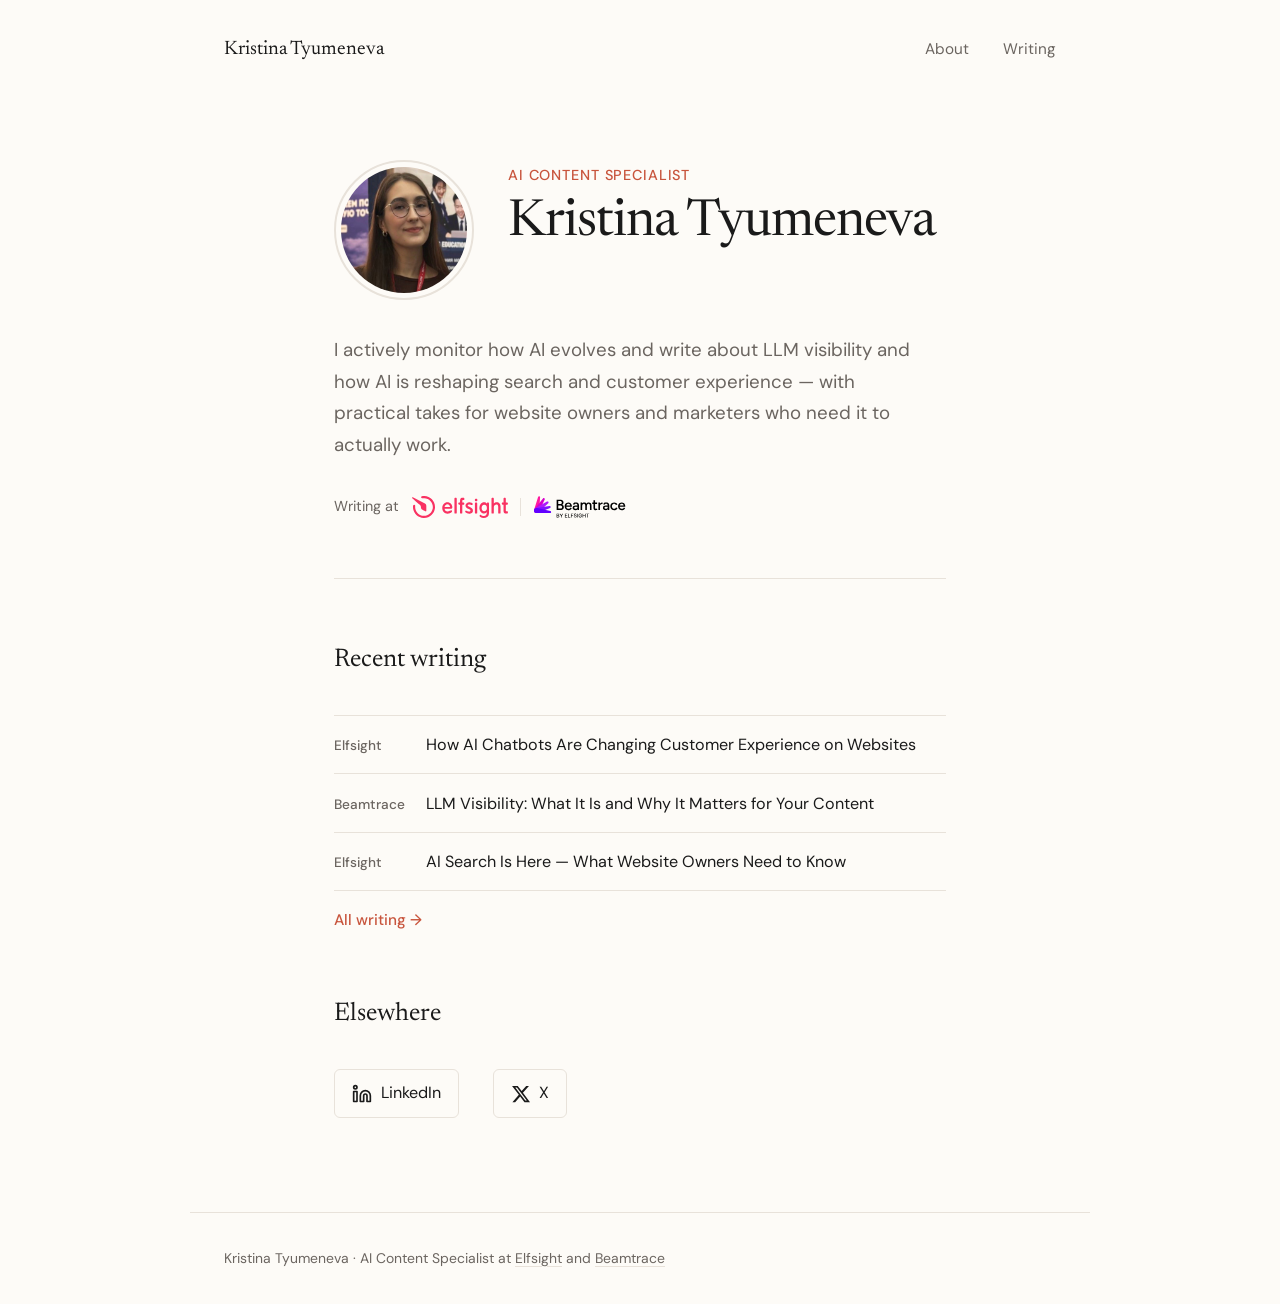
==== commit 705fdd2a: "Tighten audience phrasing: marketers not marketing teams Co-Authored-By: Claude Sonnet 4.6 <noreply@" ====
--- a/index.html
+++ b/index.html
@@ -5,7 +5,7 @@
     <meta name="viewport" content="width=device-width, initial-scale=1.0">
     <title>Kristina Tyumeneva — AI Content Specialist</title>
     <link rel="icon" type="image/svg+xml" href="/favicon.svg">
-    <meta name="description" content="Kristina actively monitors how AI evolves and writes about LLM visibility and how AI is reshaping search and customer experience — with practical takes for website owners and marketing teams who need it to actually work.">
+    <meta name="description" content="Kristina actively monitors how AI evolves and writes about LLM visibility and how AI is reshaping search and customer experience — with practical takes for website owners and marketers who need it to actually work.">
     <meta name="robots" content="index, follow">
     <link rel="canonical" href="https://kristinaty.me/">
     <script type="application/ld+json">
@@ -14,7 +14,7 @@
         "@type": "Person",
         "name": "Kristina Tyumeneva",
         "jobTitle": "AI Content Specialist",
-        "description": "Kristina covers AI topics at Elfsight and Beamtrace: she actively monitors how AI evolves and writes about LLM visibility and how AI is reshaping search and customer experience — with practical takes for website owners and marketing teams.",
+        "description": "Kristina covers AI topics at Elfsight and Beamtrace: she actively monitors how AI evolves and writes about LLM visibility and how AI is reshaping search and customer experience — with practical takes for website owners and marketers.",
         "image": "https://kristinaty.me/images/kristina.jpeg",
         "url": "https://kristinaty.me",
         "worksFor": [
@@ -57,7 +57,7 @@
                     <h1>Kristina Tyumeneva</h1>
                 </div>
             </div>
-            <p class="hero-description">I actively monitor how AI evolves and write about LLM visibility and how AI is reshaping search and customer experience — with practical takes for website owners and marketing teams who need it to actually work.</p>
+            <p class="hero-description">I actively monitor how AI evolves and write about LLM visibility and how AI is reshaping search and customer experience — with practical takes for website owners and marketers who need it to actually work.</p>
             <div class="hero-writing-at">
                 <span>Writing at</span>
                 <a href="https://elfsight.com/author/kristina-tyumeneva/" class="hero-logo-link" title="Elfsight">
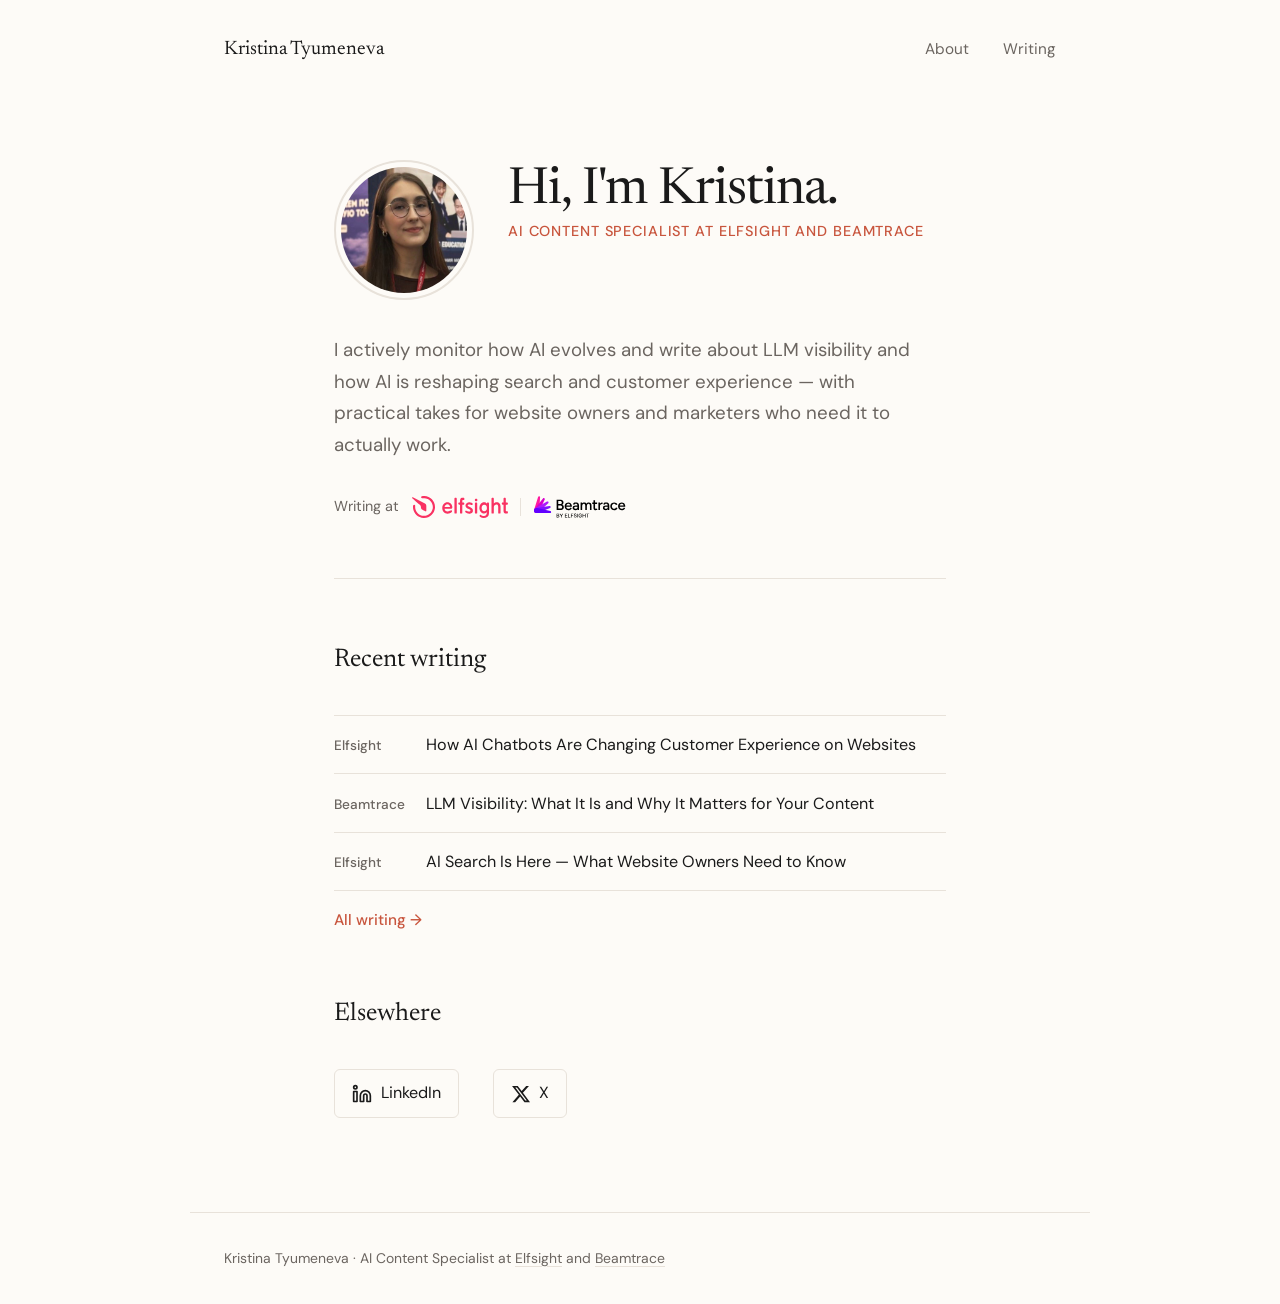
==== commit 27ab27e6: "Make homepage hero more human: greeting-first h1 Lead with Hi, I'm Kristina. rather than formal full" ====
--- a/index.html
+++ b/index.html
@@ -53,8 +53,8 @@
             <div class="hero-intro">
                 <img class="hero-photo" src="/images/kristina.jpeg" alt="Kristina Tyumeneva">
                 <div class="hero-text">
-                    <p class="hero-label">AI Content Specialist</p>
-                    <h1>Kristina Tyumeneva</h1>
+                    <h1>Hi, I'm Kristina.</h1>
+                    <p class="hero-label">AI Content Specialist at Elfsight and Beamtrace</p>
                 </div>
             </div>
             <p class="hero-description">I actively monitor how AI evolves and write about LLM visibility and how AI is reshaping search and customer experience — with practical takes for website owners and marketers who need it to actually work.</p>
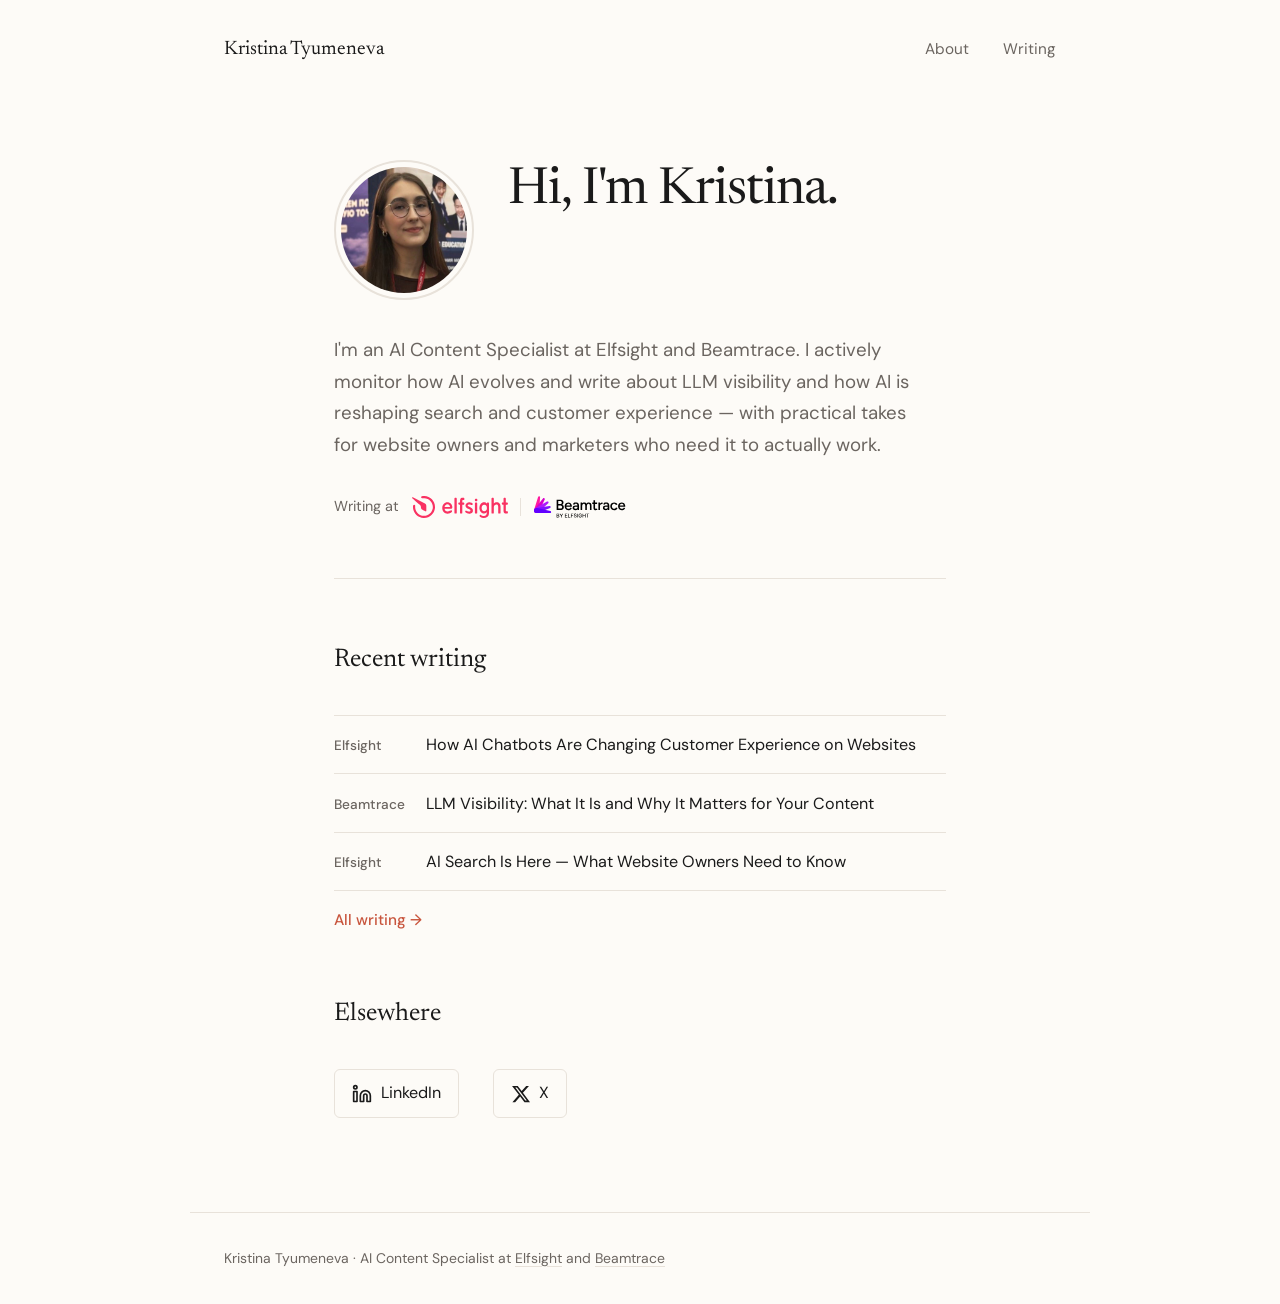
==== commit 4fe66e7d: "Fold hero label into description prose Remove separate label element. First sentence of hero descrip" ====
--- a/index.html
+++ b/index.html
@@ -54,10 +54,9 @@
                 <img class="hero-photo" src="/images/kristina.jpeg" alt="Kristina Tyumeneva">
                 <div class="hero-text">
                     <h1>Hi, I'm Kristina.</h1>
-                    <p class="hero-label">AI Content Specialist at Elfsight and Beamtrace</p>
                 </div>
             </div>
-            <p class="hero-description">I actively monitor how AI evolves and write about LLM visibility and how AI is reshaping search and customer experience — with practical takes for website owners and marketers who need it to actually work.</p>
+            <p class="hero-description">I'm an AI Content Specialist at Elfsight and Beamtrace. I actively monitor how AI evolves and write about LLM visibility and how AI is reshaping search and customer experience — with practical takes for website owners and marketers who need it to actually work.</p>
             <div class="hero-writing-at">
                 <span>Writing at</span>
                 <a href="https://elfsight.com/author/kristina-tyumeneva/" class="hero-logo-link" title="Elfsight">
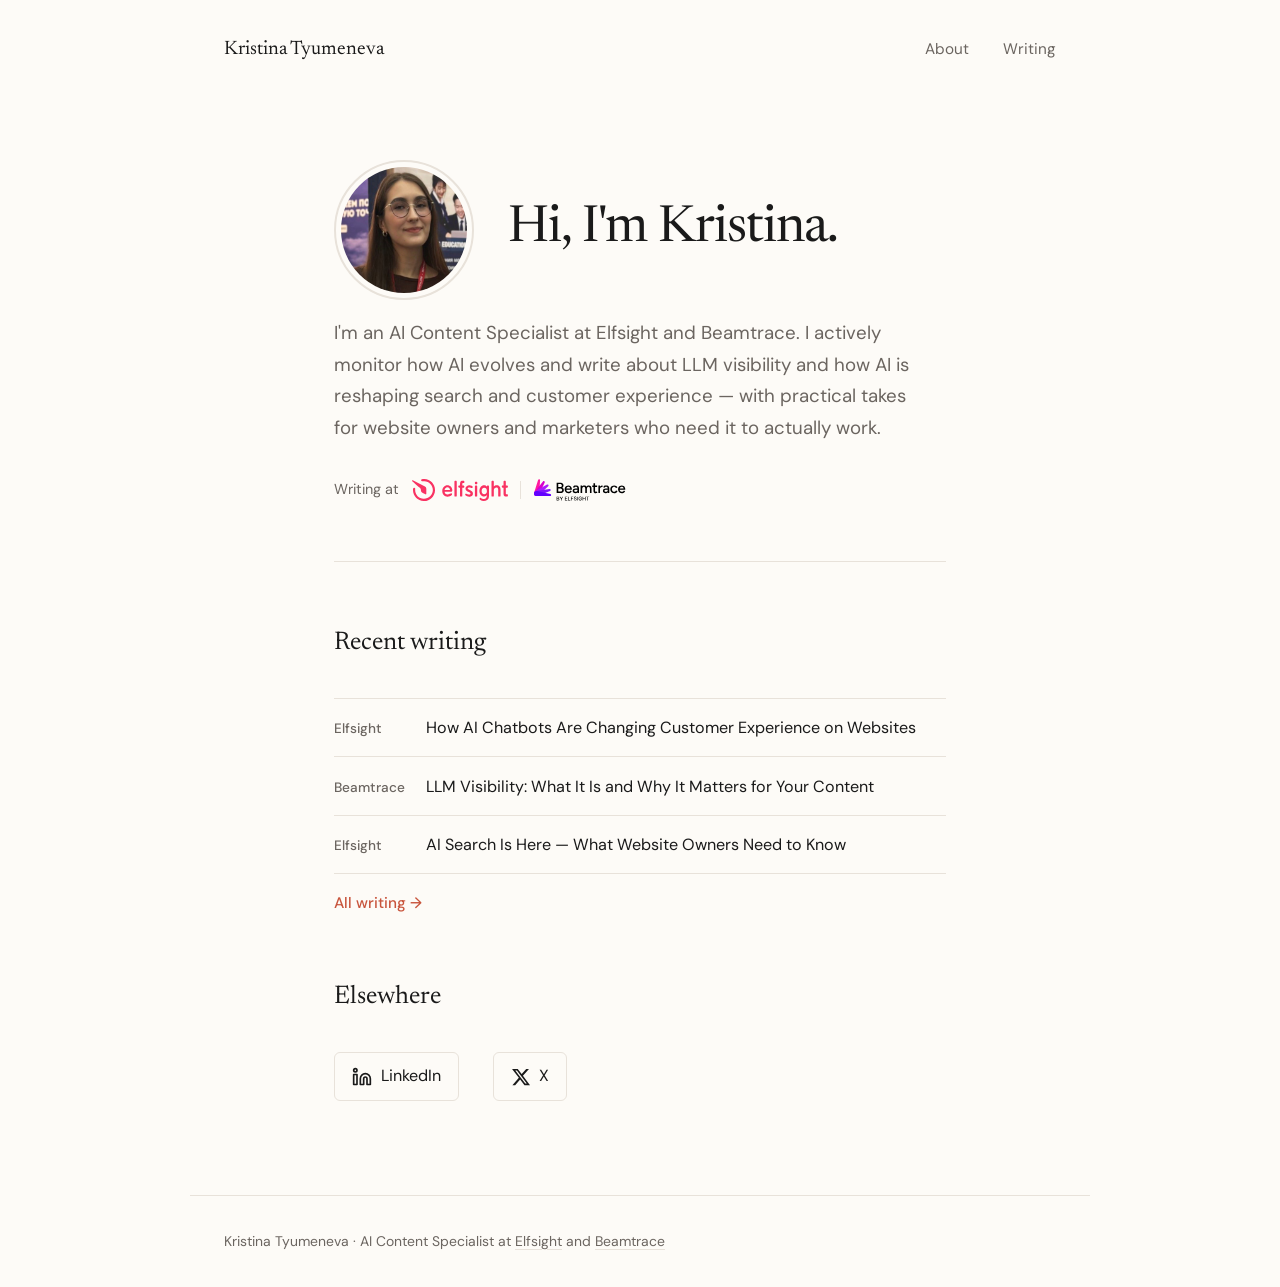
==== commit a4f95a85: "Fix stale about meta desc; drop AI chatbots from knowsAbout on both pages Co-Authored-By: Claude Son" ====
--- a/index.html
+++ b/index.html
@@ -27,7 +27,7 @@
             "https://x.com/souly_kr"
         ],
         "knowsAbout": [
-            "AI chatbots", "LLM visibility", "AI search",
+            "LLM visibility", "AI search",
             "AI in customer experience", "content strategy",
             "content evaluation", "AI writing tools"
         ],
--- a/style.css
+++ b/style.css
@@ -10,15 +10,16 @@
         a { color: var(--color-text); text-decoration-color: var(--color-border); text-underline-offset: 3px; transition: text-decoration-color 0.2s; }
         a:hover { text-decoration-color: var(--color-accent); }
         .nav { display: flex; justify-content: space-between; align-items: baseline; padding: var(--space-md); max-width: 900px; width: 100%; margin: 0 auto; }
-        .nav-name { font-family: var(--font-display); font-size: 1.15rem; text-decoration: none; color: var(--color-text); }
+        .nav-name { font-family: var(--font-display); font-size: 1.15rem; text-decoration: none; color: var(--color-text); transition: text-decoration-color 0.2s; }
+        .nav-name:hover { text-decoration: underline; text-decoration-color: var(--color-accent); text-underline-offset: 3px; }
         .nav-links { display: flex; gap: var(--space-md); }
         .nav-links a { font-size: 0.9rem; color: var(--color-text-secondary); text-decoration: none; transition: color 0.2s; }
         .nav-links a:hover { color: var(--color-text); }
         .home { max-width: var(--max-width); width: 100%; margin: 0 auto; padding: var(--space-lg) var(--space-md) var(--space-md); flex: 1; }
         .hero { padding-bottom: var(--space-lg); border-bottom: 1px solid var(--color-border); margin-bottom: var(--space-lg); }
-        .hero-intro { display: flex; align-items: flex-start; gap: 2rem; margin-bottom: var(--space-md); }
+        .hero-intro { display: flex; align-items: center; gap: 2rem; margin-bottom: var(--space-sm); }
         .hero-photo { width: 140px; height: 140px; border-radius: 50%; object-fit: cover; object-position: center top; border: 2px solid var(--color-border); padding: 5px; background: var(--color-bg); flex-shrink: 0; }
-        .hero-text { flex: 1; padding-top: 0.25rem; }
+        .hero-text { flex: 1; }
         .hero-label { font-size: 0.85rem; color: var(--color-accent); letter-spacing: 0.06em; text-transform: uppercase; font-weight: 500; margin-bottom: 0.5rem; }
         .hero h1 { font-family: var(--font-display); font-size: 3rem; font-weight: 400; line-height: 1.1; letter-spacing: -0.02em; }
         .hero-description { font-size: 1.1rem; line-height: 1.7; color: var(--color-text-secondary); max-width: 600px; margin-bottom: var(--space-md); }
@@ -84,7 +85,7 @@
         /* ── Responsive ──────────────────────────────────────────── */
         @media (max-width: 600px) {
             html { font-size: 16px; } .hero h1 { font-size: 2.2rem; }
-            .hero-intro { flex-direction: column; gap: 1.25rem; } .hero-photo { width: 110px; height: 110px; }
+            .hero-intro { flex-direction: column; align-items: center; gap: 1.25rem; } .hero-photo { width: 150px; height: 150px; }
             .article-preview-link { flex-direction: column; align-items: flex-start; gap: 0.2rem; } .article-preview-pub { min-width: auto; } .article-preview-arrow { display: none; }
             .social-links { flex-direction: column; gap: var(--space-sm); }
             .nav { padding: var(--space-sm); } .home { padding-left: var(--space-sm); padding-right: var(--space-sm); }
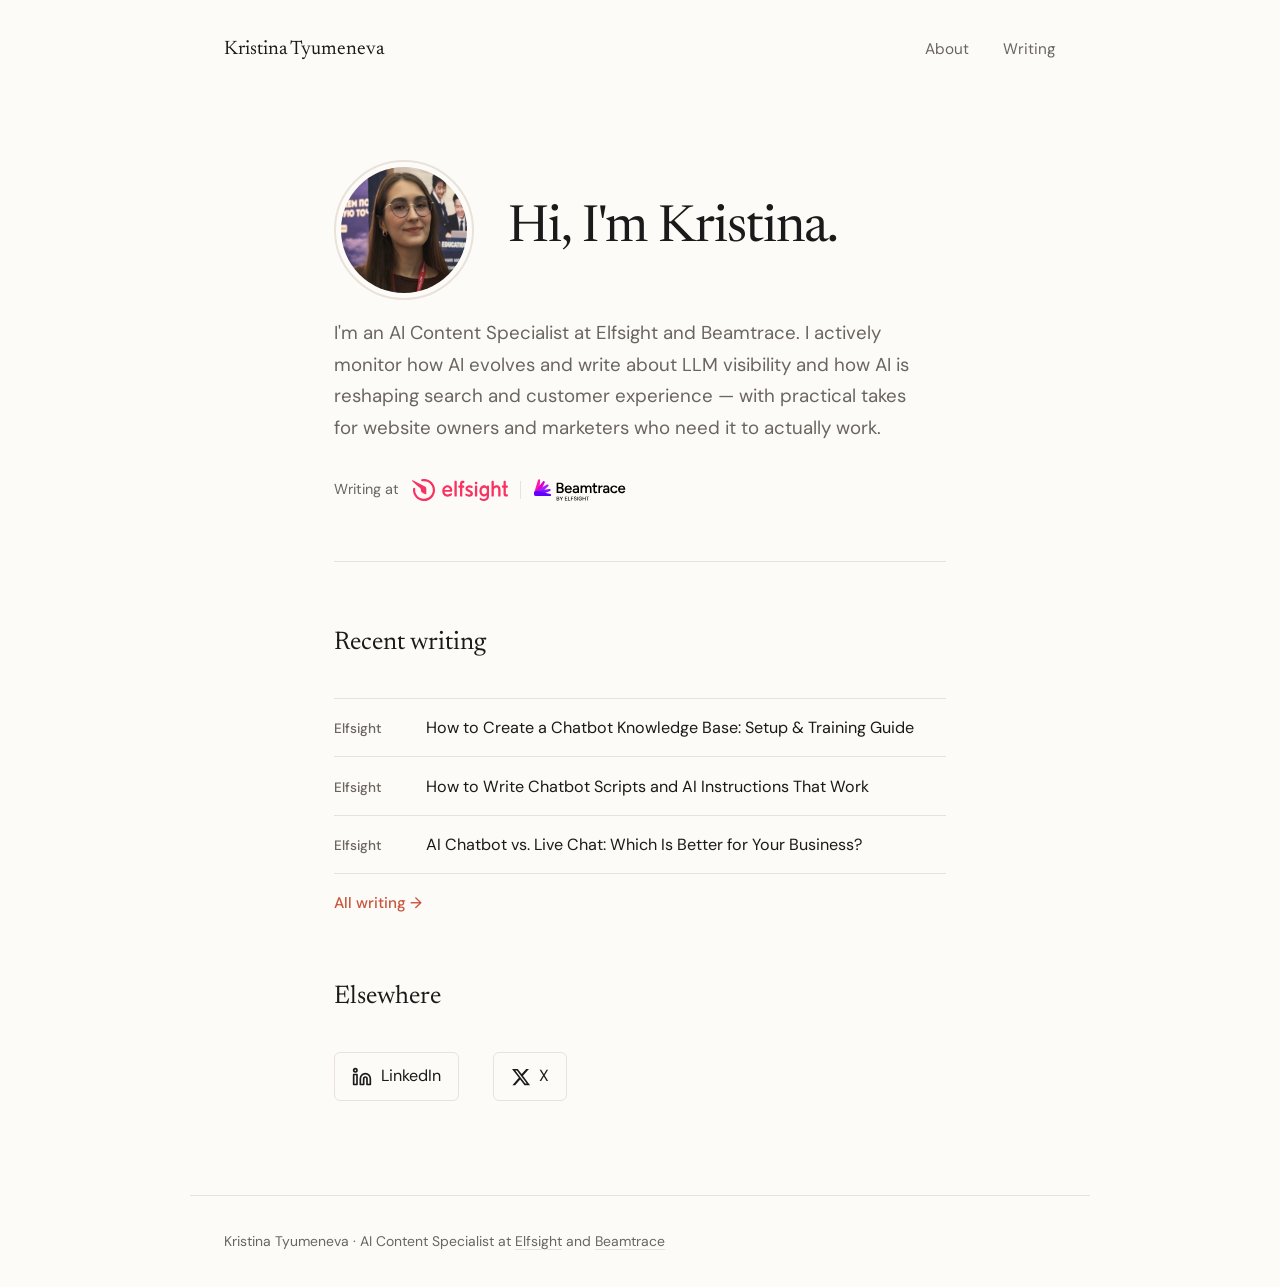
==== commit 11f02a6b: "Auto-update articles [2026-03-19] Co-Authored-By: Claude Sonnet 4.6 <noreply@anthropic.com>" ====
--- a/index.html
+++ b/index.html
@@ -96,10 +96,10 @@
             <h2>Recent writing</h2>
             <div class="article-preview">
                 <!-- HOME-ARTICLES:START -->
-                <a href="/writing" class="article-preview-link"><span class="article-preview-pub elfsight">Elfsight</span><span class="article-preview-title">How AI Chatbots Are Changing Customer Experience on Websites</span><span class="article-preview-arrow">&rarr;</span></a>
-                <a href="/writing" class="article-preview-link"><span class="article-preview-pub beamtrace">Beamtrace</span><span class="article-preview-title">LLM Visibility: What It Is and Why It Matters for Your Content</span><span class="article-preview-arrow">&rarr;</span></a>
-                <a href="/writing" class="article-preview-link"><span class="article-preview-pub elfsight">Elfsight</span><span class="article-preview-title">AI Search Is Here — What Website Owners Need to Know</span><span class="article-preview-arrow">&rarr;</span></a>
-                <!-- HOME-ARTICLES:END -->
+                <a href="https://elfsight.com/blog/how-to-create-a-chatbot-knowledge-base/" class="article-preview-link"><span class="article-preview-pub elfsight">Elfsight</span><span class="article-preview-title">How to Create a Chatbot Knowledge Base: Setup & Training Guide</span><span class="article-preview-arrow">&rarr;</span></a>
+                <a href="https://elfsight.com/blog/how-to-write-chatbot-scripts-and-instructions/" class="article-preview-link"><span class="article-preview-pub elfsight">Elfsight</span><span class="article-preview-title">How to Write Chatbot Scripts and AI Instructions That Work</span><span class="article-preview-arrow">&rarr;</span></a>
+                <a href="https://elfsight.com/blog/ai-chatbot-vs-live-chat/" class="article-preview-link"><span class="article-preview-pub elfsight">Elfsight</span><span class="article-preview-title">AI Chatbot vs. Live Chat: Which Is Better for Your Business?</span><span class="article-preview-arrow">&rarr;</span></a>
+            <!-- HOME-ARTICLES:END -->
             </div>
             <a href="/writing" class="section-link">All writing &rarr;</a>
         </section>
--- a/style.css
+++ b/style.css
@@ -53,7 +53,10 @@
         .about-photo { width: 200px; height: 200px; border-radius: 50%; object-fit: cover; object-position: center top; border: 2px solid var(--color-border); padding: 5px; background: var(--color-bg); flex-shrink: 0; }
         .about-header-text { flex: 1; padding-top: 0.25rem; }
         .about h1 { font-family: var(--font-display); font-size: 2.8rem; font-weight: 400; line-height: 1.1; letter-spacing: -0.02em; margin-bottom: 0.5rem; }
-        .about-subtitle { font-size: 1.05rem; color: var(--color-accent); font-weight: 500; }
+        .about-subtitle { font-size: 1.05rem; color: var(--color-accent); font-weight: 500; margin-bottom: 0.3rem; }
+        .about-orgs { font-size: 0.95rem; color: var(--color-text-secondary); }
+        .about-orgs a { color: var(--color-text-secondary); text-decoration: none; }
+        .about-orgs a:hover { color: var(--color-text); text-decoration: underline; text-decoration-color: var(--color-accent); }
         .about-bio { font-size: 1.05rem; line-height: 1.75; margin-bottom: var(--space-md); }
         .about-education { font-size: 0.95rem; color: var(--color-text-secondary); margin-bottom: var(--space-lg); }
         .about-focus { font-size: 1rem; line-height: 1.7; color: var(--color-text-secondary); padding: var(--space-md); background: var(--color-surface); border-radius: 8px; margin-bottom: var(--space-lg); border-left: 3px solid var(--color-accent); }
@@ -79,6 +82,7 @@
         .featured-article h3 a { text-decoration: none; color: var(--color-text); }
         .featured-article h3 a:hover { text-decoration: underline; text-decoration-color: var(--color-accent); }
         .featured-article-desc { font-size: 0.9rem; color: var(--color-text-secondary); line-height: 1.6; }
+        .writing-see-all { padding-top: var(--space-md); }
         .linkedin-section { padding-top: var(--space-md); }
         .linkedin-section h2 { font-family: var(--font-display); font-size: 1.3rem; font-weight: 400; color: var(--color-text-secondary); margin-bottom: var(--space-md); }
 
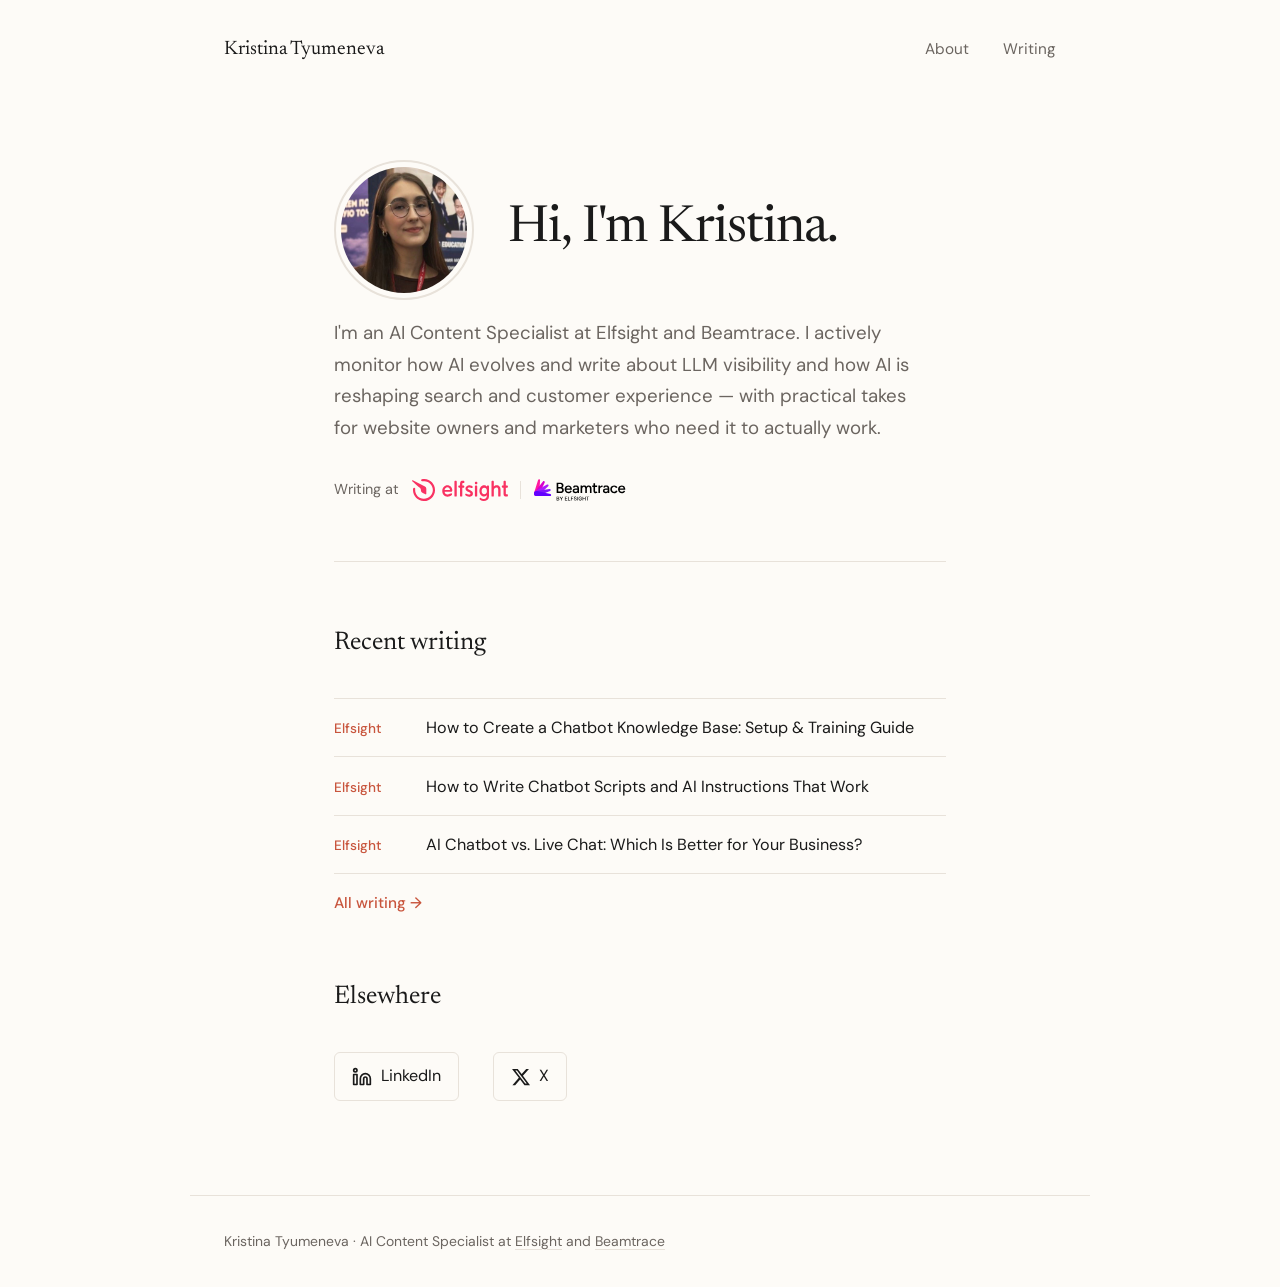
==== commit 1ec6cc76: "Fix preconnect order, nav active state, .elfsight CSS - Move preconnect + font link before JSON-LD i" ====
--- a/index.html
+++ b/index.html
@@ -8,6 +8,13 @@
     <meta name="description" content="Kristina actively monitors how AI evolves and writes about LLM visibility and how AI is reshaping search and customer experience — with practical takes for website owners and marketers who need it to actually work.">
     <meta name="robots" content="index, follow">
     <link rel="canonical" href="https://kristinaty.me/">
+    <meta property="og:type" content="website">
+    <meta property="og:url" content="https://kristinaty.me/">
+    <meta property="og:title" content="Kristina Tyumeneva — AI Content Specialist">
+    <meta property="og:description" content="Kristina actively monitors how AI evolves and writes about LLM visibility and how AI is reshaping search and customer experience — with practical takes for website owners and marketers who need it to actually work.">
+    <link rel="preconnect" href="https://fonts.googleapis.com">
+    <link rel="preconnect" href="https://fonts.gstatic.com" crossorigin>
+    <link href="https://fonts.googleapis.com/css2?family=Newsreader:ital,opsz,wght@0,6..72,400;0,6..72,500;1,6..72,400&family=DM+Sans:ital,wght@0,400;0,500;0,600;1,400&display=swap" rel="stylesheet">
     <script type="application/ld+json">
     {
         "@context": "https://schema.org",
@@ -37,10 +44,6 @@
         }
     }
     </script>
-    <link rel="preconnect" href="https://fonts.googleapis.com">
-    <link rel="preconnect" href="https://fonts.gstatic.com" crossorigin>
-    <link href="https://fonts.googleapis.com/css2?family=Newsreader:ital,opsz,wght@0,6..72,400;0,6..72,500;1,6..72,400&family=DM+Sans:ital,wght@0,400;0,500;0,600;1,400&display=swap" rel="stylesheet">
-    
     <link rel="stylesheet" href="/style.css">
 </head>
 <body>
--- a/style.css
+++ b/style.css
@@ -15,12 +15,12 @@
         .nav-links { display: flex; gap: var(--space-md); }
         .nav-links a { font-size: 0.9rem; color: var(--color-text-secondary); text-decoration: none; transition: color 0.2s; }
         .nav-links a:hover { color: var(--color-text); }
+        .nav-links a.active { color: var(--color-accent); }
         .home { max-width: var(--max-width); width: 100%; margin: 0 auto; padding: var(--space-lg) var(--space-md) var(--space-md); flex: 1; }
         .hero { padding-bottom: var(--space-lg); border-bottom: 1px solid var(--color-border); margin-bottom: var(--space-lg); }
         .hero-intro { display: flex; align-items: center; gap: 2rem; margin-bottom: var(--space-sm); }
         .hero-photo { width: 140px; height: 140px; border-radius: 50%; object-fit: cover; object-position: center top; border: 2px solid var(--color-border); padding: 5px; background: var(--color-bg); flex-shrink: 0; }
         .hero-text { flex: 1; }
-        .hero-label { font-size: 0.85rem; color: var(--color-accent); letter-spacing: 0.06em; text-transform: uppercase; font-weight: 500; margin-bottom: 0.5rem; }
         .hero h1 { font-family: var(--font-display); font-size: 3rem; font-weight: 400; line-height: 1.1; letter-spacing: -0.02em; }
         .hero-description { font-size: 1.1rem; line-height: 1.7; color: var(--color-text-secondary); max-width: 600px; margin-bottom: var(--space-md); }
         .hero-writing-at { display: flex; align-items: center; gap: 0.75rem; font-size: 0.85rem; color: var(--color-text-secondary); }
@@ -36,6 +36,7 @@
         .article-preview-link:first-child { border-top: 1px solid var(--color-border); }
         .article-preview-link:hover .article-preview-title { text-decoration: underline; text-decoration-color: var(--color-accent); text-underline-offset: 3px; }
         .article-preview-pub { font-size: 0.8rem; font-weight: 500; flex-shrink: 0; min-width: 75px; color: var(--color-text-secondary); }
+        .article-preview-pub.elfsight { color: var(--color-accent); }
         .article-preview-title { font-size: 0.95rem; color: var(--color-text); flex: 1; }
         .article-preview-arrow { color: var(--color-text-secondary); flex-shrink: 0; opacity: 0; transition: opacity 0.15s; }
         .article-preview-link:hover .article-preview-arrow { opacity: 1; }
@@ -58,7 +59,6 @@
         .about-orgs a { color: var(--color-text-secondary); text-decoration: none; }
         .about-orgs a:hover { color: var(--color-text); text-decoration: underline; text-decoration-color: var(--color-accent); }
         .about-bio { font-size: 1.05rem; line-height: 1.75; margin-bottom: var(--space-md); }
-        .about-education { font-size: 0.95rem; color: var(--color-text-secondary); margin-bottom: var(--space-lg); }
         .about-focus { font-size: 1rem; line-height: 1.7; color: var(--color-text-secondary); padding: var(--space-md); background: var(--color-surface); border-radius: 8px; margin-bottom: var(--space-lg); border-left: 3px solid var(--color-accent); }
         .about-links { border-top: 1px solid var(--color-border); padding-top: var(--space-md); }
         .about-links h2 { font-family: var(--font-display); font-size: 1.5rem; font-weight: 400; margin-bottom: var(--space-sm); }
@@ -67,8 +67,6 @@
         .about-link-list li a { font-size: 0.95rem; text-decoration: none; color: var(--color-text); transition: text-decoration-color 0.2s; }
         .about-link-list li a:hover { text-decoration: underline; text-decoration-color: var(--color-accent); }
         .about-link-list li a::after { content: ' \2197'; font-size: 0.8rem; color: var(--color-text-secondary); }
-        .coming-soon { font-size: 0.82rem; color: var(--color-text-secondary); }
-
         /* ── Writing page ────────────────────────────────────────── */
         .writing { max-width: var(--max-width); width: 100%; margin: 0 auto; padding: var(--space-lg) var(--space-md) var(--space-md); flex: 1; }
         .writing h1 { font-family: var(--font-display); font-size: 2.8rem; font-weight: 400; line-height: 1.1; letter-spacing: -0.02em; margin-bottom: var(--space-sm); }
@@ -82,7 +80,7 @@
         .featured-article h3 a { text-decoration: none; color: var(--color-text); }
         .featured-article h3 a:hover { text-decoration: underline; text-decoration-color: var(--color-accent); }
         .featured-article-desc { font-size: 0.9rem; color: var(--color-text-secondary); line-height: 1.6; }
-        .writing-see-all { padding-top: var(--space-md); }
+        .writing-see-all { padding-top: 2.5rem; }
         .linkedin-section { padding-top: var(--space-md); }
         .linkedin-section h2 { font-family: var(--font-display); font-size: 1.3rem; font-weight: 400; color: var(--color-text-secondary); margin-bottom: var(--space-md); }
 
